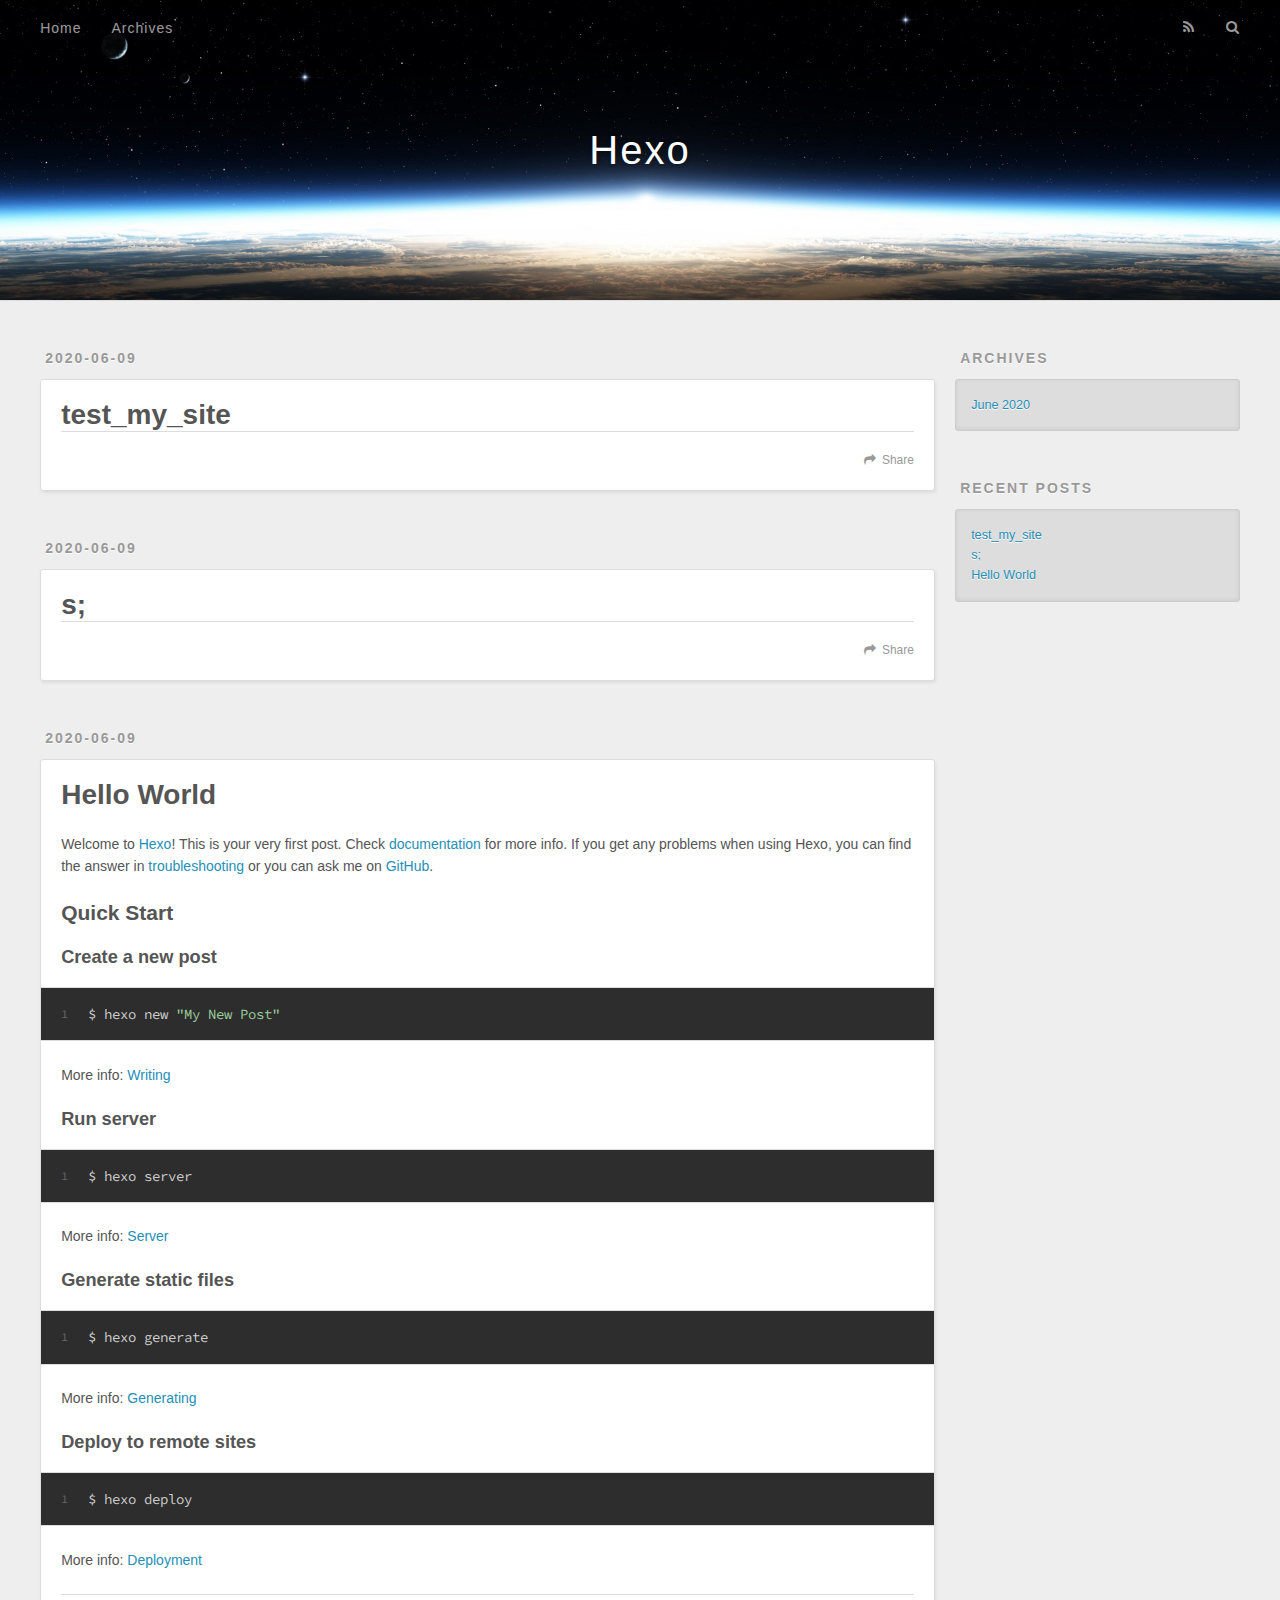
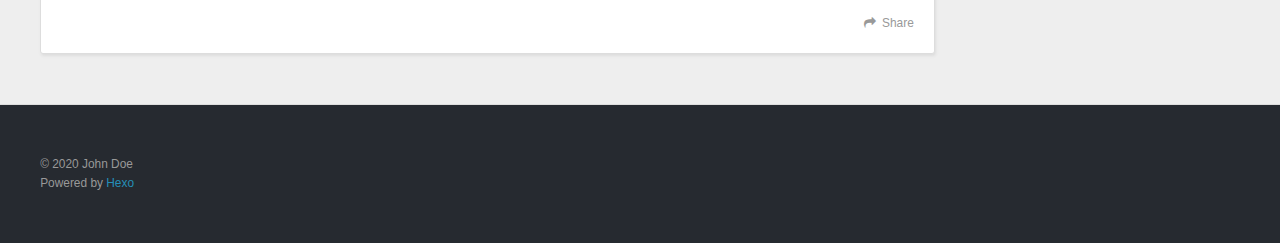
==== index.html @ 82766f2d "Site updated: 2020-06-09 16:40:20" ====
<!DOCTYPE html>
<html>
<head>
  <meta charset="utf-8">
  

  
  <title>Hexo</title>
  <meta name="viewport" content="width=device-width, initial-scale=1, maximum-scale=1">
  <meta property="og:type" content="website">
<meta property="og:title" content="Hexo">
<meta property="og:url" content="http://yoursite.com/index.html">
<meta property="og:site_name" content="Hexo">
<meta property="og:locale" content="en_US">
<meta property="article:author" content="John Doe">
<meta name="twitter:card" content="summary">
  
    <link rel="alternate" href="/atom.xml" title="Hexo" type="application/atom+xml">
  
  
    <link rel="icon" href="/favicon.png">
  
  
    <link href="//fonts.googleapis.com/css?family=Source+Code+Pro" rel="stylesheet" type="text/css">
  
  
<link rel="stylesheet" href="/css/style.css">

<meta name="generator" content="Hexo 4.2.1"></head>

<body>
  <div id="container">
    <div id="wrap">
      <header id="header">
  <div id="banner"></div>
  <div id="header-outer" class="outer">
    <div id="header-title" class="inner">
      <h1 id="logo-wrap">
        <a href="/" id="logo">Hexo</a>
      </h1>
      
    </div>
    <div id="header-inner" class="inner">
      <nav id="main-nav">
        <a id="main-nav-toggle" class="nav-icon"></a>
        
          <a class="main-nav-link" href="/">Home</a>
        
          <a class="main-nav-link" href="/archives">Archives</a>
        
      </nav>
      <nav id="sub-nav">
        
          <a id="nav-rss-link" class="nav-icon" href="/atom.xml" title="RSS Feed"></a>
        
        <a id="nav-search-btn" class="nav-icon" title="Search"></a>
      </nav>
      <div id="search-form-wrap">
        <form action="//google.com/search" method="get" accept-charset="UTF-8" class="search-form"><input type="search" name="q" class="search-form-input" placeholder="Search"><button type="submit" class="search-form-submit">&#xF002;</button><input type="hidden" name="sitesearch" value="http://yoursite.com"></form>
      </div>
    </div>
  </div>
</header>
      <div class="outer">
        <section id="main">
  
    <article id="post-test-my-site" class="article article-type-post" itemscope itemprop="blogPost">
  <div class="article-meta">
    <a href="/2020/06/09/test-my-site/" class="article-date">
  <time datetime="2020-06-09T08:15:56.000Z" itemprop="datePublished">2020-06-09</time>
</a>
    
  </div>
  <div class="article-inner">
    
    
      <header class="article-header">
        
  
    <h1 itemprop="name">
      <a class="article-title" href="/2020/06/09/test-my-site/">test_my_site</a>
    </h1>
  

      </header>
    
    <div class="article-entry" itemprop="articleBody">
      
        
      
    </div>
    <footer class="article-footer">
      <a data-url="http://yoursite.com/2020/06/09/test-my-site/" data-id="ckb7obtjw0002uciw9iak9vlx" class="article-share-link">Share</a>
      
      
    </footer>
  </div>
  
</article>


  
    <article id="test_my_site;hexo-s" class="article article-type-test_my_site;hexo" itemscope itemprop="blogPost">
  <div class="article-meta">
    <a href="/2020/06/09/s/" class="article-date">
  <time datetime="2020-06-09T08:13:56.000Z" itemprop="datePublished">2020-06-09</time>
</a>
    
  </div>
  <div class="article-inner">
    
    
      <header class="article-header">
        
  
    <h1 itemprop="name">
      <a class="article-title" href="/2020/06/09/s/">s;</a>
    </h1>
  

      </header>
    
    <div class="article-entry" itemprop="articleBody">
      
        
      
    </div>
    <footer class="article-footer">
      <a data-url="http://yoursite.com/2020/06/09/s/" data-id="ckb7obtjb0000uciw7e70cj14" class="article-share-link">Share</a>
      
      
    </footer>
  </div>
  
</article>


  
    <article id="post-hello-world" class="article article-type-post" itemscope itemprop="blogPost">
  <div class="article-meta">
    <a href="/2020/06/09/hello-world/" class="article-date">
  <time datetime="2020-06-09T08:05:19.748Z" itemprop="datePublished">2020-06-09</time>
</a>
    
  </div>
  <div class="article-inner">
    
    
      <header class="article-header">
        
  
    <h1 itemprop="name">
      <a class="article-title" href="/2020/06/09/hello-world/">Hello World</a>
    </h1>
  

      </header>
    
    <div class="article-entry" itemprop="articleBody">
      
        <p>Welcome to <a href="https://hexo.io/" target="_blank" rel="noopener">Hexo</a>! This is your very first post. Check <a href="https://hexo.io/docs/" target="_blank" rel="noopener">documentation</a> for more info. If you get any problems when using Hexo, you can find the answer in <a href="https://hexo.io/docs/troubleshooting.html" target="_blank" rel="noopener">troubleshooting</a> or you can ask me on <a href="https://github.com/hexojs/hexo/issues" target="_blank" rel="noopener">GitHub</a>.</p>
<h2 id="Quick-Start"><a href="#Quick-Start" class="headerlink" title="Quick Start"></a>Quick Start</h2><h3 id="Create-a-new-post"><a href="#Create-a-new-post" class="headerlink" title="Create a new post"></a>Create a new post</h3><figure class="highlight bash"><table><tr><td class="gutter"><pre><span class="line">1</span><br></pre></td><td class="code"><pre><span class="line">$ hexo new <span class="string">"My New Post"</span></span><br></pre></td></tr></table></figure>

<p>More info: <a href="https://hexo.io/docs/writing.html" target="_blank" rel="noopener">Writing</a></p>
<h3 id="Run-server"><a href="#Run-server" class="headerlink" title="Run server"></a>Run server</h3><figure class="highlight bash"><table><tr><td class="gutter"><pre><span class="line">1</span><br></pre></td><td class="code"><pre><span class="line">$ hexo server</span><br></pre></td></tr></table></figure>

<p>More info: <a href="https://hexo.io/docs/server.html" target="_blank" rel="noopener">Server</a></p>
<h3 id="Generate-static-files"><a href="#Generate-static-files" class="headerlink" title="Generate static files"></a>Generate static files</h3><figure class="highlight bash"><table><tr><td class="gutter"><pre><span class="line">1</span><br></pre></td><td class="code"><pre><span class="line">$ hexo generate</span><br></pre></td></tr></table></figure>

<p>More info: <a href="https://hexo.io/docs/generating.html" target="_blank" rel="noopener">Generating</a></p>
<h3 id="Deploy-to-remote-sites"><a href="#Deploy-to-remote-sites" class="headerlink" title="Deploy to remote sites"></a>Deploy to remote sites</h3><figure class="highlight bash"><table><tr><td class="gutter"><pre><span class="line">1</span><br></pre></td><td class="code"><pre><span class="line">$ hexo deploy</span><br></pre></td></tr></table></figure>

<p>More info: <a href="https://hexo.io/docs/one-command-deployment.html" target="_blank" rel="noopener">Deployment</a></p>

      
    </div>
    <footer class="article-footer">
      <a data-url="http://yoursite.com/2020/06/09/hello-world/" data-id="ckb7obtjh0001uciw2be5b217" class="article-share-link">Share</a>
      
      
    </footer>
  </div>
  
</article>


  


</section>
        
          <aside id="sidebar">
  
    

  
    

  
    
  
    
  <div class="widget-wrap">
    <h3 class="widget-title">Archives</h3>
    <div class="widget">
      <ul class="archive-list"><li class="archive-list-item"><a class="archive-list-link" href="/archives/2020/06/">June 2020</a></li></ul>
    </div>
  </div>


  
    
  <div class="widget-wrap">
    <h3 class="widget-title">Recent Posts</h3>
    <div class="widget">
      <ul>
        
          <li>
            <a href="/2020/06/09/test-my-site/">test_my_site</a>
          </li>
        
          <li>
            <a href="/2020/06/09/s/">s;</a>
          </li>
        
          <li>
            <a href="/2020/06/09/hello-world/">Hello World</a>
          </li>
        
      </ul>
    </div>
  </div>

  
</aside>
        
      </div>
      <footer id="footer">
  
  <div class="outer">
    <div id="footer-info" class="inner">
      &copy; 2020 John Doe<br>
      Powered by <a href="http://hexo.io/" target="_blank">Hexo</a>
    </div>
  </div>
</footer>
    </div>
    <nav id="mobile-nav">
  
    <a href="/" class="mobile-nav-link">Home</a>
  
    <a href="/archives" class="mobile-nav-link">Archives</a>
  
</nav>
    

<script src="//ajax.googleapis.com/ajax/libs/jquery/2.0.3/jquery.min.js"></script>


  
<link rel="stylesheet" href="/fancybox/jquery.fancybox.css">

  
<script src="/fancybox/jquery.fancybox.pack.js"></script>




<script src="/js/script.js"></script>




  </div>
</body>
</html>
---- css/style.css ----
body {
  width: 100%;
}
body:before,
body:after {
  content: "";
  display: table;
}
body:after {
  clear: both;
}
html,
body,
div,
span,
applet,
object,
iframe,
h1,
h2,
h3,
h4,
h5,
h6,
p,
blockquote,
pre,
a,
abbr,
acronym,
address,
big,
cite,
code,
del,
dfn,
em,
img,
ins,
kbd,
q,
s,
samp,
small,
strike,
strong,
sub,
sup,
tt,
var,
dl,
dt,
dd,
ol,
ul,
li,
fieldset,
form,
label,
legend,
table,
caption,
tbody,
tfoot,
thead,
tr,
th,
td {
  margin: 0;
  padding: 0;
  border: 0;
  outline: 0;
  font-weight: inherit;
  font-style: inherit;
  font-family: inherit;
  font-size: 100%;
  vertical-align: baseline;
}
body {
  line-height: 1;
  color: #000;
  background: #fff;
}
ol,
ul {
  list-style: none;
}
table {
  border-collapse: separate;
  border-spacing: 0;
  vertical-align: middle;
}
caption,
th,
td {
  text-align: left;
  font-weight: normal;
  vertical-align: middle;
}
a img {
  border: none;
}
input,
button {
  margin: 0;
  padding: 0;
}
input::-moz-focus-inner,
button::-moz-focus-inner {
  border: 0;
  padding: 0;
}
@font-face {
  font-family: FontAwesome;
  font-style: normal;
  font-weight: normal;
  src: url("fonts/fontawesome-webfont.eot?v=#4.0.3");
  src: url("fonts/fontawesome-webfont.eot?#iefix&v=#4.0.3") format("embedded-opentype"), url("fonts/fontawesome-webfont.woff?v=#4.0.3") format("woff"), url("fonts/fontawesome-webfont.ttf?v=#4.0.3") format("truetype"), url("fonts/fontawesome-webfont.svg#fontawesomeregular?v=#4.0.3") format("svg");
}
html,
body,
#container {
  height: 100%;
}
body {
  background: #eee;
  font: 14px -apple-system, BlinkMacSystemFont, "Segoe UI", "Roboto", "Oxygen", "Ubuntu", "Cantarell", "Fira Sans", "Droid Sans", "Helvetica Neue", sans-serif;
  -webkit-text-size-adjust: 100%;
}
.outer {
  max-width: 1220px;
  margin: 0 auto;
  padding: 0 20px;
}
.outer:before,
.outer:after {
  content: "";
  display: table;
}
.outer:after {
  clear: both;
}
.inner {
  display: inline;
  float: left;
  width: 98.33333333333333%;
  margin: 0 0.833333333333333%;
}
.left,
.alignleft {
  float: left;
}
.right,
.alignright {
  float: right;
}
.clear {
  clear: both;
}
#container {
  position: relative;
}
.mobile-nav-on {
  overflow: hidden;
}
#wrap {
  height: 100%;
  width: 100%;
  position: absolute;
  top: 0;
  left: 0;
  -webkit-transition: 0.2s ease-out;
  -moz-transition: 0.2s ease-out;
  -ms-transition: 0.2s ease-out;
  transition: 0.2s ease-out;
  z-index: 1;
  background: #eee;
}
.mobile-nav-on #wrap {
  left: 280px;
}
@media screen and (min-width: 768px) {
  #main {
    display: inline;
    float: left;
    width: 73.33333333333333%;
    margin: 0 0.833333333333333%;
  }
}
.article-date,
.article-category-link,
.archive-year,
.widget-title {
  text-decoration: none;
  text-transform: uppercase;
  letter-spacing: 2px;
  color: #999;
  margin-bottom: 1em;
  margin-left: 5px;
  line-height: 1em;
  text-shadow: 0 1px #fff;
  font-weight: bold;
}
.article-inner,
.archive-article-inner {
  background: #fff;
  -webkit-box-shadow: 1px 2px 3px #ddd;
  box-shadow: 1px 2px 3px #ddd;
  border: 1px solid #ddd;
  border-radius: 3px;
}
.article-entry h1,
.widget h1 {
  font-size: 2em;
}
.article-entry h2,
.widget h2 {
  font-size: 1.5em;
}
.article-entry h3,
.widget h3 {
  font-size: 1.3em;
}
.article-entry h4,
.widget h4 {
  font-size: 1.2em;
}
.article-entry h5,
.widget h5 {
  font-size: 1em;
}
.article-entry h6,
.widget h6 {
  font-size: 1em;
  color: #999;
}
.article-entry hr,
.widget hr {
  border: 1px dashed #ddd;
}
.article-entry strong,
.widget strong {
  font-weight: bold;
}
.article-entry em,
.widget em,
.article-entry cite,
.widget cite {
  font-style: italic;
}
.article-entry sup,
.widget sup,
.article-entry sub,
.widget sub {
  font-size: 0.75em;
  line-height: 0;
  position: relative;
  vertical-align: baseline;
}
.article-entry sup,
.widget sup {
  top: -0.5em;
}
.article-entry sub,
.widget sub {
  bottom: -0.2em;
}
.article-entry small,
.widget small {
  font-size: 0.85em;
}
.article-entry acronym,
.widget acronym,
.article-entry abbr,
.widget abbr {
  border-bottom: 1px dotted;
}
.article-entry ul,
.widget ul,
.article-entry ol,
.widget ol,
.article-entry dl,
.widget dl {
  margin: 0 20px;
  line-height: 1.6em;
}
.article-entry ul ul,
.widget ul ul,
.article-entry ol ul,
.widget ol ul,
.article-entry ul ol,
.widget ul ol,
.article-entry ol ol,
.widget ol ol {
  margin-top: 0;
  margin-bottom: 0;
}
.article-entry ul,
.widget ul {
  list-style: disc;
}
.article-entry ol,
.widget ol {
  list-style: decimal;
}
.article-entry dt,
.widget dt {
  font-weight: bold;
}
#header {
  height: 300px;
  position: relative;
  border-bottom: 1px solid #ddd;
}
#header:before,
#header:after {
  content: "";
  position: absolute;
  left: 0;
  right: 0;
  height: 40px;
}
#header:before {
  top: 0;
  background: -webkit-linear-gradient(rgba(0,0,0,0.2), transparent);
  background: -moz-linear-gradient(rgba(0,0,0,0.2), transparent);
  background: -ms-linear-gradient(rgba(0,0,0,0.2), transparent);
  background: linear-gradient(rgba(0,0,0,0.2), transparent);
}
#header:after {
  bottom: 0;
  background: -webkit-linear-gradient(transparent, rgba(0,0,0,0.2));
  background: -moz-linear-gradient(transparent, rgba(0,0,0,0.2));
  background: -ms-linear-gradient(transparent, rgba(0,0,0,0.2));
  background: linear-gradient(transparent, rgba(0,0,0,0.2));
}
#header-outer {
  height: 100%;
  position: relative;
}
#header-inner {
  position: relative;
  overflow: hidden;
}
#banner {
  position: absolute;
  top: 0;
  left: 0;
  width: 100%;
  height: 100%;
  background: url("images/banner.jpg") center #000;
  -webkit-background-size: cover;
  -moz-background-size: cover;
  background-size: cover;
  z-index: -1;
}
#header-title {
  text-align: center;
  height: 40px;
  position: absolute;
  top: 50%;
  left: 0;
  margin-top: -20px;
}
#logo,
#subtitle {
  text-decoration: none;
  color: #fff;
  font-weight: 300;
  text-shadow: 0 1px 4px rgba(0,0,0,0.3);
}
#logo {
  font-size: 40px;
  line-height: 40px;
  letter-spacing: 2px;
}
#subtitle {
  font-size: 16px;
  line-height: 16px;
  letter-spacing: 1px;
}
#subtitle-wrap {
  margin-top: 16px;
}
#main-nav {
  float: left;
  margin-left: -15px;
}
.nav-icon,
.main-nav-link {
  float: left;
  color: #fff;
  opacity: 0.6;
  text-decoration: none;
  text-shadow: 0 1px rgba(0,0,0,0.2);
  -webkit-transition: opacity 0.2s;
  -moz-transition: opacity 0.2s;
  -ms-transition: opacity 0.2s;
  transition: opacity 0.2s;
  display: block;
  padding: 20px 15px;
}
.nav-icon:hover,
.main-nav-link:hover {
  opacity: 1;
}
.nav-icon {
  font-family: FontAwesome;
  text-align: center;
  font-size: 14px;
  width: 14px;
  height: 14px;
  padding: 20px 15px;
  position: relative;
  cursor: pointer;
}
.main-nav-link {
  font-weight: 300;
  letter-spacing: 1px;
}
@media screen and (max-width: 479px) {
  .main-nav-link {
    display: none;
  }
}
#main-nav-toggle {
  display: none;
}
#main-nav-toggle:before {
  content: "\f0c9";
}
@media screen and (max-width: 479px) {
  #main-nav-toggle {
    display: block;
  }
}
#sub-nav {
  float: right;
  margin-right: -15px;
}
#nav-rss-link:before {
  content: "\f09e";
}
#nav-search-btn:before {
  content: "\f002";
}
#search-form-wrap {
  position: absolute;
  top: 15px;
  width: 150px;
  height: 30px;
  right: -150px;
  opacity: 0;
  -webkit-transition: 0.2s ease-out;
  -moz-transition: 0.2s ease-out;
  -ms-transition: 0.2s ease-out;
  transition: 0.2s ease-out;
}
#search-form-wrap.on {
  opacity: 1;
  right: 0;
}
@media screen and (max-width: 479px) {
  #search-form-wrap {
    width: 100%;
    right: -100%;
  }
}
.search-form {
  position: absolute;
  top: 0;
  left: 0;
  right: 0;
  background: #fff;
  padding: 5px 15px;
  border-radius: 15px;
  -webkit-box-shadow: 0 0 10px rgba(0,0,0,0.3);
  box-shadow: 0 0 10px rgba(0,0,0,0.3);
}
.search-form-input {
  border: none;
  background: none;
  color: #555;
  width: 100%;
  font: 13px -apple-system, BlinkMacSystemFont, "Segoe UI", "Roboto", "Oxygen", "Ubuntu", "Cantarell", "Fira Sans", "Droid Sans", "Helvetica Neue", sans-serif;
  outline: none;
}
.search-form-input::-webkit-search-results-decoration,
.search-form-input::-webkit-search-cancel-button {
  -webkit-appearance: none;
}
.search-form-submit {
  position: absolute;
  top: 50%;
  right: 10px;
  margin-top: -7px;
  font: 13px FontAwesome;
  border: none;
  background: none;
  color: #bbb;
  cursor: pointer;
}
.search-form-submit:hover,
.search-form-submit:focus {
  color: #777;
}
.article {
  margin: 50px 0;
}
.article-inner {
  overflow: hidden;
}
.article-meta:before,
.article-meta:after {
  content: "";
  display: table;
}
.article-meta:after {
  clear: both;
}
.article-date {
  float: left;
}
.article-category {
  float: left;
  line-height: 1em;
  color: #ccc;
  text-shadow: 0 1px #fff;
  margin-left: 8px;
}
.article-category:before {
  content: "\2022";
}
.article-category-link {
  margin: 0 12px 1em;
}
.article-header {
  padding: 20px 20px 0;
}
.article-title {
  text-decoration: none;
  font-size: 2em;
  font-weight: bold;
  color: #555;
  line-height: 1.1em;
  -webkit-transition: color 0.2s;
  -moz-transition: color 0.2s;
  -ms-transition: color 0.2s;
  transition: color 0.2s;
}
a.article-title:hover {
  color: #258fb8;
}
.article-entry {
  color: #555;
  padding: 0 20px;
}
.article-entry:before,
.article-entry:after {
  content: "";
  display: table;
}
.article-entry:after {
  clear: both;
}
.article-entry p,
.article-entry table {
  line-height: 1.6em;
  margin: 1.6em 0;
}
.article-entry h1,
.article-entry h2,
.article-entry h3,
.article-entry h4,
.article-entry h5,
.article-entry h6 {
  font-weight: bold;
}
.article-entry h1,
.article-entry h2,
.article-entry h3,
.article-entry h4,
.article-entry h5,
.article-entry h6 {
  line-height: 1.1em;
  margin: 1.1em 0;
}
.article-entry a {
  color: #258fb8;
  text-decoration: none;
}
.article-entry a:hover {
  text-decoration: underline;
}
.article-entry ul,
.article-entry ol,
.article-entry dl {
  margin-top: 1.6em;
  margin-bottom: 1.6em;
}
.article-entry img,
.article-entry video {
  max-width: 100%;
  height: auto;
  display: block;
  margin: auto;
}
.article-entry iframe {
  border: none;
}
.article-entry table {
  width: 100%;
  border-collapse: collapse;
  border-spacing: 0;
}
.article-entry th {
  font-weight: bold;
  border-bottom: 3px solid #ddd;
  padding-bottom: 0.5em;
}
.article-entry td {
  border-bottom: 1px solid #ddd;
  padding: 10px 0;
}
.article-entry blockquote {
  font-family: Georgia, "Times New Roman", serif;
  font-size: 1.4em;
  margin: 1.6em 20px;
  text-align: center;
}
.article-entry blockquote footer {
  font-size: 14px;
  margin: 1.6em 0;
  font-family: -apple-system, BlinkMacSystemFont, "Segoe UI", "Roboto", "Oxygen", "Ubuntu", "Cantarell", "Fira Sans", "Droid Sans", "Helvetica Neue", sans-serif;
}
.article-entry blockquote footer cite:before {
  content: "—";
  padding: 0 0.5em;
}
.article-entry .pullquote {
  text-align: left;
  width: 45%;
  margin: 0;
}
.article-entry .pullquote.left {
  margin-left: 0.5em;
  margin-right: 1em;
}
.article-entry .pullquote.right {
  margin-right: 0.5em;
  margin-left: 1em;
}
.article-entry .caption {
  color: #999;
  display: block;
  font-size: 0.9em;
  margin-top: 0.5em;
  position: relative;
  text-align: center;
}
.article-entry .video-container {
  position: relative;
  padding-top: 56.25%;
  height: 0;
  overflow: hidden;
}
.article-entry .video-container iframe,
.article-entry .video-container object,
.article-entry .video-container embed {
  position: absolute;
  top: 0;
  left: 0;
  width: 100%;
  height: 100%;
  margin-top: 0;
}
.article-more-link a {
  display: inline-block;
  line-height: 1em;
  padding: 6px 15px;
  border-radius: 15px;
  background: #eee;
  color: #999;
  text-shadow: 0 1px #fff;
  text-decoration: none;
}
.article-more-link a:hover {
  background: #258fb8;
  color: #fff;
  text-decoration: none;
  text-shadow: 0 1px #1e7293;
}
.article-footer {
  font-size: 0.85em;
  line-height: 1.6em;
  border-top: 1px solid #ddd;
  padding-top: 1.6em;
  margin: 0 20px 20px;
}
.article-footer:before,
.article-footer:after {
  content: "";
  display: table;
}
.article-footer:after {
  clear: both;
}
.article-footer a {
  color: #999;
  text-decoration: none;
}
.article-footer a:hover {
  color: #555;
}
.article-tag-list-item {
  float: left;
  margin-right: 10px;
}
.article-tag-list-link:before {
  content: "#";
}
.article-comment-link {
  float: right;
}
.article-comment-link:before {
  content: "\f075";
  font-family: FontAwesome;
  padding-right: 8px;
}
.article-share-link {
  cursor: pointer;
  float: right;
  margin-left: 20px;
}
.article-share-link:before {
  content: "\f064";
  font-family: FontAwesome;
  padding-right: 6px;
}
#article-nav {
  position: relative;
}
#article-nav:before,
#article-nav:after {
  content: "";
  display: table;
}
#article-nav:after {
  clear: both;
}
@media screen and (min-width: 768px) {
  #article-nav {
    margin: 50px 0;
  }
  #article-nav:before {
    width: 8px;
    height: 8px;
    position: absolute;
    top: 50%;
    left: 50%;
    margin-top: -4px;
    margin-left: -4px;
    content: "";
    border-radius: 50%;
    background: #ddd;
    -webkit-box-shadow: 0 1px 2px #fff;
    box-shadow: 0 1px 2px #fff;
  }
}
.article-nav-link-wrap {
  text-decoration: none;
  text-shadow: 0 1px #fff;
  color: #999;
  -webkit-box-sizing: border-box;
  -moz-box-sizing: border-box;
  box-sizing: border-box;
  margin-top: 50px;
  text-align: center;
  display: block;
}
.article-nav-link-wrap:hover {
  color: #555;
}
@media screen and (min-width: 768px) {
  .article-nav-link-wrap {
    width: 50%;
    margin-top: 0;
  }
}
@media screen and (min-width: 768px) {
  #article-nav-newer {
    float: left;
    text-align: right;
    padding-right: 20px;
  }
}
@media screen and (min-width: 768px) {
  #article-nav-older {
    float: right;
    text-align: left;
    padding-left: 20px;
  }
}
.article-nav-caption {
  text-transform: uppercase;
  letter-spacing: 2px;
  color: #ddd;
  line-height: 1em;
  font-weight: bold;
}
#article-nav-newer .article-nav-caption {
  margin-right: -2px;
}
.article-nav-title {
  font-size: 0.85em;
  line-height: 1.6em;
  margin-top: 0.5em;
}
.article-share-box {
  position: absolute;
  display: none;
  background: #fff;
  -webkit-box-shadow: 1px 2px 10px rgba(0,0,0,0.2);
  box-shadow: 1px 2px 10px rgba(0,0,0,0.2);
  border-radius: 3px;
  margin-left: -145px;
  overflow: hidden;
  z-index: 1;
}
.article-share-box.on {
  display: block;
}
.article-share-input {
  width: 100%;
  background: none;
  -webkit-box-sizing: border-box;
  -moz-box-sizing: border-box;
  box-sizing: border-box;
  font: 14px -apple-system, BlinkMacSystemFont, "Segoe UI", "Roboto", "Oxygen", "Ubuntu", "Cantarell", "Fira Sans", "Droid Sans", "Helvetica Neue", sans-serif;
  padding: 0 15px;
  color: #555;
  outline: none;
  border: 1px solid #ddd;
  border-radius: 3px 3px 0 0;
  height: 36px;
  line-height: 36px;
}
.article-share-links {
  background: #eee;
}
.article-share-links:before,
.article-share-links:after {
  content: "";
  display: table;
}
.article-share-links:after {
  clear: both;
}
.article-share-twitter,
.article-share-facebook,
.article-share-pinterest,
.article-share-google {
  width: 50px;
  height: 36px;
  display: block;
  float: left;
  position: relative;
  color: #999;
  text-shadow: 0 1px #fff;
}
.article-share-twitter:before,
.article-share-facebook:before,
.article-share-pinterest:before,
.article-share-google:before {
  font-size: 20px;
  font-family: FontAwesome;
  width: 20px;
  height: 20px;
  position: absolute;
  top: 50%;
  left: 50%;
  margin-top: -10px;
  margin-left: -10px;
  text-align: center;
}
.article-share-twitter:hover,
.article-share-facebook:hover,
.article-share-pinterest:hover,
.article-share-google:hover {
  color: #fff;
}
.article-share-twitter:before {
  content: "\f099";
}
.article-share-twitter:hover {
  background: #00aced;
  text-shadow: 0 1px #008abe;
}
.article-share-facebook:before {
  content: "\f09a";
}
.article-share-facebook:hover {
  background: #3b5998;
  text-shadow: 0 1px #2f477a;
}
.article-share-pinterest:before {
  content: "\f0d2";
}
.article-share-pinterest:hover {
  background: #cb2027;
  text-shadow: 0 1px #a21a1f;
}
.article-share-google:before {
  content: "\f0d5";
}
.article-share-google:hover {
  background: #dd4b39;
  text-shadow: 0 1px #be3221;
}
.article-gallery {
  background: #000;
  position: relative;
}
.article-gallery-photos {
  position: relative;
  overflow: hidden;
}
.article-gallery-img {
  display: none;
  max-width: 100%;
}
.article-gallery-img:first-child {
  display: block;
}
.article-gallery-img.loaded {
  position: absolute;
  display: block;
}
.article-gallery-img img {
  display: block;
  max-width: 100%;
  margin: 0 auto;
}
#comments {
  background: #fff;
  -webkit-box-shadow: 1px 2px 3px #ddd;
  box-shadow: 1px 2px 3px #ddd;
  padding: 20px;
  border: 1px solid #ddd;
  border-radius: 3px;
  margin: 50px 0;
}
#comments a {
  color: #258fb8;
}
.archives-wrap {
  margin: 50px 0;
}
.archives:before,
.archives:after {
  content: "";
  display: table;
}
.archives:after {
  clear: both;
}
.archive-year-wrap {
  margin-bottom: 1em;
}
.archives {
  -webkit-column-gap: 10px;
  -moz-column-gap: 10px;
  column-gap: 10px;
}
@media screen and (min-width: 480px) and (max-width: 767px) {
  .archives {
    -webkit-column-count: 2;
    -moz-column-count: 2;
    column-count: 2;
  }
}
@media screen and (min-width: 768px) {
  .archives {
    -webkit-column-count: 3;
    -moz-column-count: 3;
    column-count: 3;
  }
}
.archive-article {
  -webkit-column-break-inside: avoid;
  page-break-inside: avoid;
  overflow: hidden;
  break-inside: avoid-column;
}
.archive-article-inner {
  padding: 10px;
  margin-bottom: 15px;
}
.archive-article-title {
  text-decoration: none;
  font-weight: bold;
  color: #555;
  -webkit-transition: color 0.2s;
  -moz-transition: color 0.2s;
  -ms-transition: color 0.2s;
  transition: color 0.2s;
  line-height: 1.6em;
}
.archive-article-title:hover {
  color: #258fb8;
}
.archive-article-footer {
  margin-top: 1em;
}
.archive-article-date {
  color: #999;
  text-decoration: none;
  font-size: 0.85em;
  line-height: 1em;
  margin-bottom: 0.5em;
  display: block;
}
#page-nav {
  margin: 50px auto;
  background: #fff;
  -webkit-box-shadow: 1px 2px 3px #ddd;
  box-shadow: 1px 2px 3px #ddd;
  border: 1px solid #ddd;
  border-radius: 3px;
  text-align: center;
  color: #999;
  overflow: hidden;
}
#page-nav:before,
#page-nav:after {
  content: "";
  display: table;
}
#page-nav:after {
  clear: both;
}
#page-nav a,
#page-nav span {
  padding: 10px 20px;
  line-height: 1;
  height: 2ex;
}
#page-nav a {
  color: #999;
  text-decoration: none;
}
#page-nav a:hover {
  background: #999;
  color: #fff;
}
#page-nav .prev {
  float: left;
}
#page-nav .next {
  float: right;
}
#page-nav .page-number {
  display: inline-block;
}
@media screen and (max-width: 479px) {
  #page-nav .page-number {
    display: none;
  }
}
#page-nav .current {
  color: #555;
  font-weight: bold;
}
#page-nav .space {
  color: #ddd;
}
#footer {
  background: #262a30;
  padding: 50px 0;
  border-top: 1px solid #ddd;
  color: #999;
}
#footer a {
  color: #258fb8;
  text-decoration: none;
}
#footer a:hover {
  text-decoration: underline;
}
#footer-info {
  line-height: 1.6em;
  font-size: 0.85em;
}
.article-entry pre,
.article-entry .highlight {
  background: #2d2d2d;
  margin: 0 -20px;
  padding: 15px 20px;
  border-style: solid;
  border-color: #ddd;
  border-width: 1px 0;
  overflow: auto;
  color: #ccc;
  line-height: 22.400000000000002px;
}
.article-entry .highlight .gutter pre,
.article-entry .gist .gist-file .gist-data .line-numbers {
  color: #666;
  font-size: 0.85em;
}
.article-entry pre,
.article-entry code {
  font-family: "Source Code Pro", Consolas, Monaco, Menlo, Consolas, monospace;
}
.article-entry code {
  background: #eee;
  text-shadow: 0 1px #fff;
  padding: 0 0.3em;
}
.article-entry pre code {
  background: none;
  text-shadow: none;
  padding: 0;
}
.article-entry .highlight pre {
  border: none;
  margin: 0;
  padding: 0;
}
.article-entry .highlight table {
  margin: 0;
  width: auto;
}
.article-entry .highlight td {
  border: none;
  padding: 0;
}
.article-entry .highlight figcaption {
  font-size: 0.85em;
  color: #999;
  line-height: 1em;
  margin-bottom: 1em;
}
.article-entry .highlight figcaption:before,
.article-entry .highlight figcaption:after {
  content: "";
  display: table;
}
.article-entry .highlight figcaption:after {
  clear: both;
}
.article-entry .highlight figcaption a {
  float: right;
}
.article-entry .highlight .gutter pre {
  text-align: right;
  padding-right: 20px;
}
.article-entry .highlight .line {
  height: 22.400000000000002px;
}
.article-entry .highlight .line.marked {
  background: #515151;
}
.article-entry .gist {
  margin: 0 -20px;
  border-style: solid;
  border-color: #ddd;
  border-width: 1px 0;
  background: #2d2d2d;
  padding: 15px 20px 15px 0;
}
.article-entry .gist .gist-file {
  border: none;
  font-family: "Source Code Pro", Consolas, Monaco, Menlo, Consolas, monospace;
  margin: 0;
}
.article-entry .gist .gist-file .gist-data {
  background: none;
  border: none;
}
.article-entry .gist .gist-file .gist-data .line-numbers {
  background: none;
  border: none;
  padding: 0 20px 0 0;
}
.article-entry .gist .gist-file .gist-data .line-data {
  padding: 0 !important;
}
.article-entry .gist .gist-file .highlight {
  margin: 0;
  padding: 0;
  border: none;
}
.article-entry .gist .gist-file .gist-meta {
  background: #2d2d2d;
  color: #999;
  font: 0.85em -apple-system, BlinkMacSystemFont, "Segoe UI", "Roboto", "Oxygen", "Ubuntu", "Cantarell", "Fira Sans", "Droid Sans", "Helvetica Neue", sans-serif;
  text-shadow: 0 0;
  padding: 0;
  margin-top: 1em;
  margin-left: 20px;
}
.article-entry .gist .gist-file .gist-meta a {
  color: #258fb8;
  font-weight: normal;
}
.article-entry .gist .gist-file .gist-meta a:hover {
  text-decoration: underline;
}
pre .comment,
pre .title {
  color: #999;
}
pre .variable,
pre .attribute,
pre .tag,
pre .regexp,
pre .ruby .constant,
pre .xml .tag .title,
pre .xml .pi,
pre .xml .doctype,
pre .html .doctype,
pre .css .id,
pre .css .class,
pre .css .pseudo {
  color: #f2777a;
}
pre .number,
pre .preprocessor,
pre .built_in,
pre .literal,
pre .params,
pre .constant {
  color: #f99157;
}
pre .class,
pre .ruby .class .title,
pre .css .rules .attribute {
  color: #9c9;
}
pre .string,
pre .value,
pre .inheritance,
pre .header,
pre .ruby .symbol,
pre .xml .cdata {
  color: #9c9;
}
pre .css .hexcolor {
  color: #6cc;
}
pre .function,
pre .python .decorator,
pre .python .title,
pre .ruby .function .title,
pre .ruby .title .keyword,
pre .perl .sub,
pre .javascript .title,
pre .coffeescript .title {
  color: #69c;
}
pre .keyword,
pre .javascript .function {
  color: #c9c;
}
@media screen and (max-width: 479px) {
  #mobile-nav {
    position: absolute;
    top: 0;
    left: 0;
    width: 280px;
    height: 100%;
    background: #191919;
    border-right: 1px solid #fff;
  }
}
@media screen and (max-width: 479px) {
  .mobile-nav-link {
    display: block;
    color: #999;
    text-decoration: none;
    padding: 15px 20px;
    font-weight: bold;
  }
  .mobile-nav-link:hover {
    color: #fff;
  }
}
@media screen and (min-width: 768px) {
  #sidebar {
    display: inline;
    float: left;
    width: 23.333333333333332%;
    margin: 0 0.833333333333333%;
  }
}
.widget-wrap {
  margin: 50px 0;
}
.widget {
  color: #777;
  text-shadow: 0 1px #fff;
  background: #ddd;
  -webkit-box-shadow: 0 -1px 4px #ccc inset;
  box-shadow: 0 -1px 4px #ccc inset;
  border: 1px solid #ccc;
  padding: 15px;
  border-radius: 3px;
}
.widget a {
  color: #258fb8;
  text-decoration: none;
}
.widget a:hover {
  text-decoration: underline;
}
.widget ul ul,
.widget ol ul,
.widget dl ul,
.widget ul ol,
.widget ol ol,
.widget dl ol,
.widget ul dl,
.widget ol dl,
.widget dl dl {
  margin-left: 15px;
  list-style: disc;
}
.widget {
  line-height: 1.6em;
  word-wrap: break-word;
  font-size: 0.9em;
}
.widget ul,
.widget ol {
  list-style: none;
  margin: 0;
}
.widget ul ul,
.widget ol ul,
.widget ul ol,
.widget ol ol {
  margin: 0 20px;
}
.widget ul ul,
.widget ol ul {
  list-style: disc;
}
.widget ul ol,
.widget ol ol {
  list-style: decimal;
}
.category-list-count,
.tag-list-count,
.archive-list-count {
  padding-left: 5px;
  color: #999;
  font-size: 0.85em;
}
.category-list-count:before,
.tag-list-count:before,
.archive-list-count:before {
  content: "(";
}
.category-list-count:after,
.tag-list-count:after,
.archive-list-count:after {
  content: ")";
}
.tagcloud a {
  margin-right: 5px;
  display: inline-block;
}
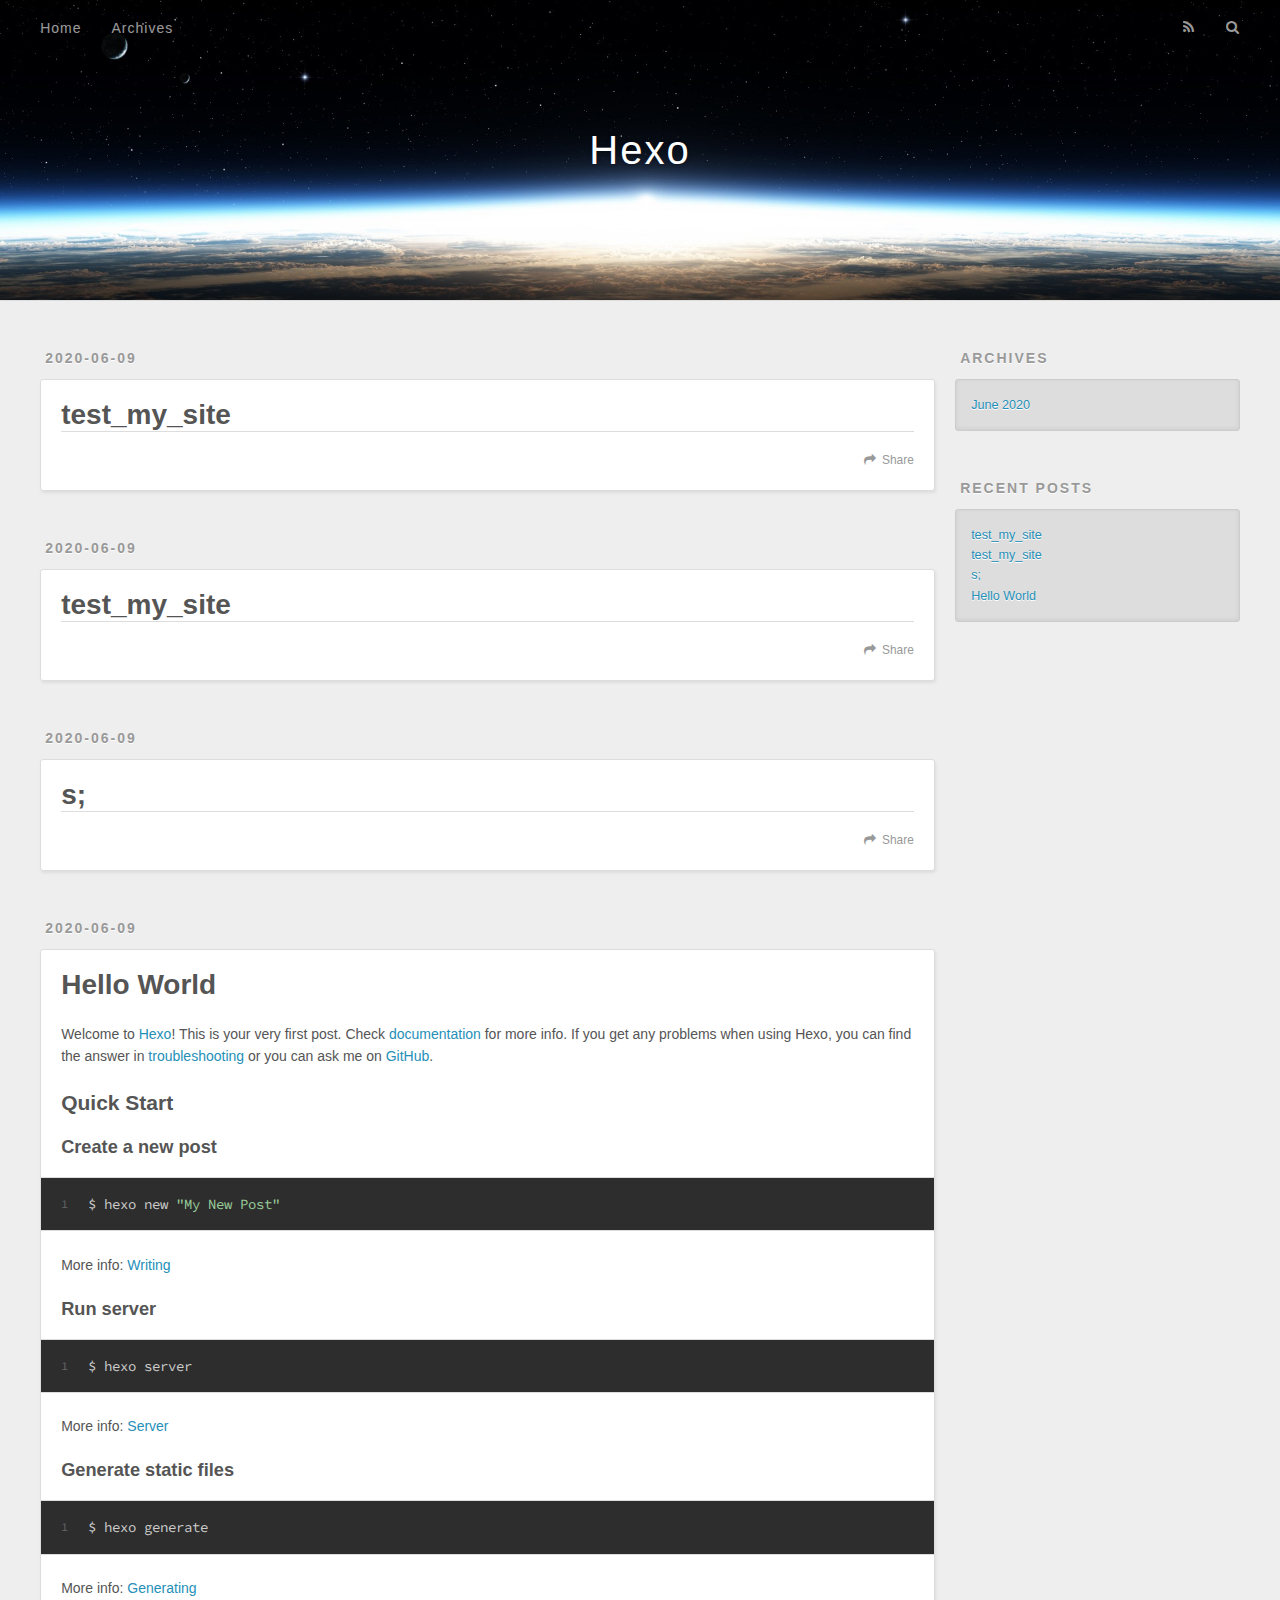
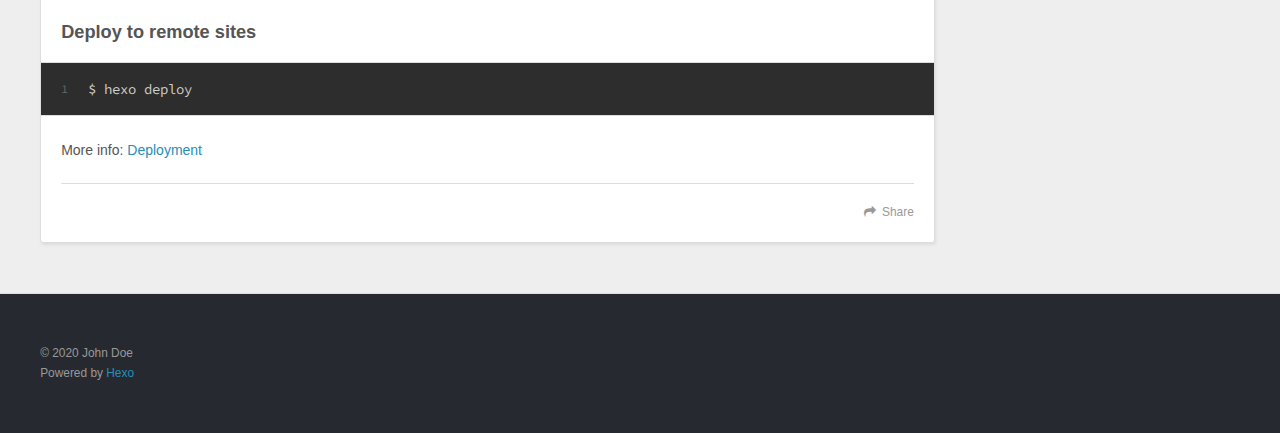
==== commit 1aba54f4: "Site updated: 2020-06-09 16:50:12" ====
--- a/index.html
+++ b/index.html
@@ -64,6 +64,42 @@
       <div class="outer">
         <section id="main">
   
+    <article id="post-test-my-site-1" class="article article-type-post" itemscope itemprop="blogPost">
+  <div class="article-meta">
+    <a href="/2020/06/09/test-my-site-1/" class="article-date">
+  <time datetime="2020-06-09T08:47:19.000Z" itemprop="datePublished">2020-06-09</time>
+</a>
+    
+  </div>
+  <div class="article-inner">
+    
+    
+      <header class="article-header">
+        
+  
+    <h1 itemprop="name">
+      <a class="article-title" href="/2020/06/09/test-my-site-1/">test_my_site</a>
+    </h1>
+  
+
+      </header>
+    
+    <div class="article-entry" itemprop="articleBody">
+      
+        
+      
+    </div>
+    <footer class="article-footer">
+      <a data-url="http://yoursite.com/2020/06/09/test-my-site-1/" data-id="ckb7ol3ku00001oiw72jlhdy5" class="article-share-link">Share</a>
+      
+      
+    </footer>
+  </div>
+  
+</article>
+
+
+  
     <article id="post-test-my-site" class="article article-type-post" itemscope itemprop="blogPost">
   <div class="article-meta">
     <a href="/2020/06/09/test-my-site/" class="article-date">
@@ -216,6 +252,10 @@
       <ul>
         
           <li>
+            <a href="/2020/06/09/test-my-site-1/">test_my_site</a>
+          </li>
+        
+          <li>
             <a href="/2020/06/09/test-my-site/">test_my_site</a>
           </li>
         
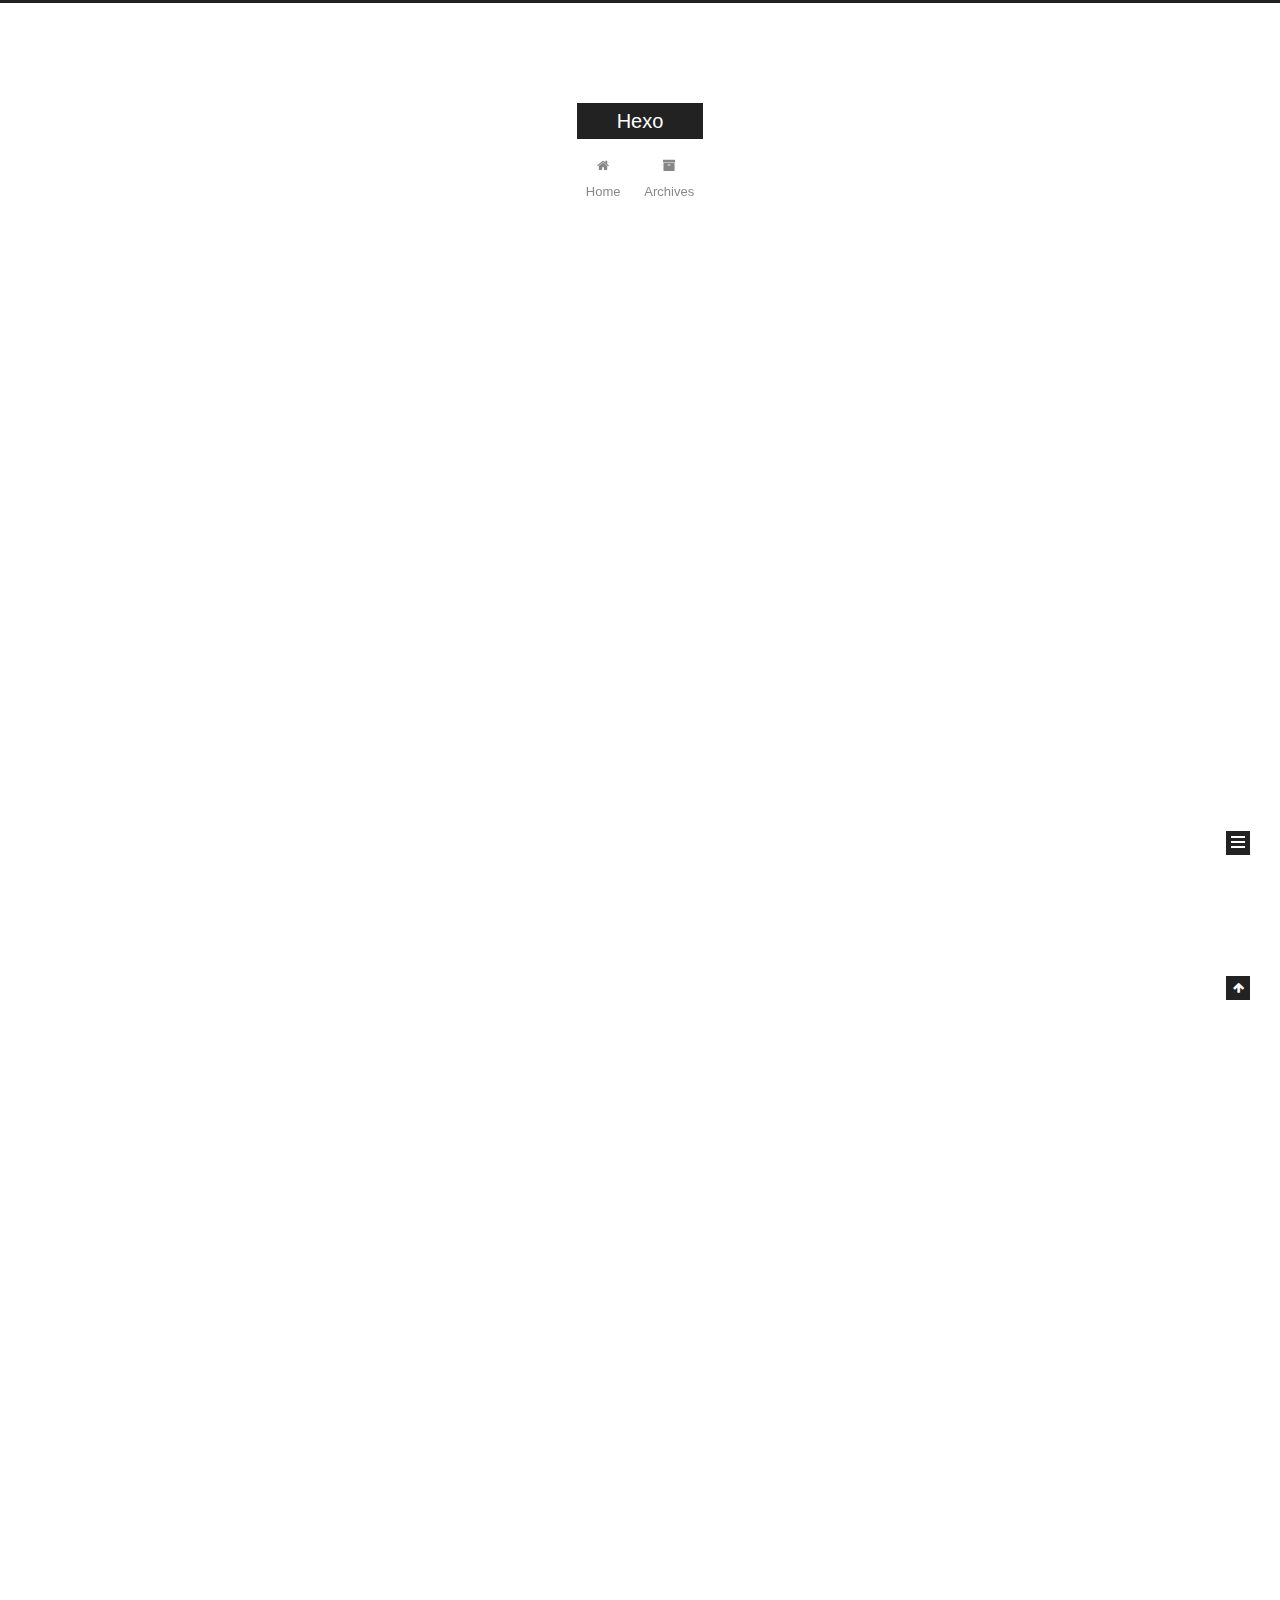
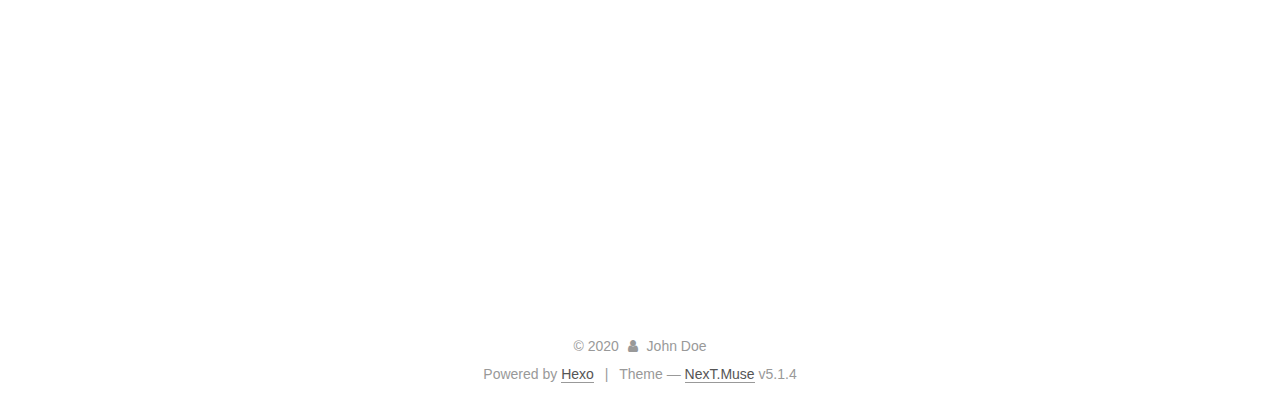
==== commit daf87efe: "Site updated: 2020-06-09 17:04:07" ====
--- a/index.html
+++ b/index.html
@@ -1,316 +1,977 @@
 <!DOCTYPE html>
-<html>
+
+
+
+  
+
+
+<html class="theme-next muse use-motion" lang="en">
 <head>
-  <meta charset="utf-8">
-  
-
-  
-  <title>Hexo</title>
-  <meta name="viewport" content="width=device-width, initial-scale=1, maximum-scale=1">
-  <meta property="og:type" content="website">
+  <meta charset="UTF-8"/>
+<meta http-equiv="X-UA-Compatible" content="IE=edge" />
+<meta name="viewport" content="width=device-width, initial-scale=1, maximum-scale=1"/>
+<meta name="theme-color" content="#222">
+
+
+
+
+
+
+
+
+
+<meta http-equiv="Cache-Control" content="no-transform" />
+<meta http-equiv="Cache-Control" content="no-siteapp" />
+
+
+
+
+
+
+
+
+
+
+
+
+
+
+
+
+  
+  
+  <link href="/lib/fancybox/source/jquery.fancybox.css?v=2.1.5" rel="stylesheet" type="text/css" />
+
+
+
+
+
+
+
+<link href="/lib/font-awesome/css/font-awesome.min.css?v=4.6.2" rel="stylesheet" type="text/css" />
+
+<link href="/css/main.css?v=5.1.4" rel="stylesheet" type="text/css" />
+
+
+  <link rel="apple-touch-icon" sizes="180x180" href="/images/apple-touch-icon-next.png?v=5.1.4">
+
+
+  <link rel="icon" type="image/png" sizes="32x32" href="/images/favicon-32x32-next.png?v=5.1.4">
+
+
+  <link rel="icon" type="image/png" sizes="16x16" href="/images/favicon-16x16-next.png?v=5.1.4">
+
+
+  <link rel="mask-icon" href="/images/logo.svg?v=5.1.4" color="#222">
+
+
+
+
+
+  <meta name="keywords" content="Hexo, NexT" />
+
+
+
+
+
+
+
+
+
+
+<meta property="og:type" content="website">
 <meta property="og:title" content="Hexo">
 <meta property="og:url" content="http://yoursite.com/index.html">
 <meta property="og:site_name" content="Hexo">
 <meta property="og:locale" content="en_US">
 <meta property="article:author" content="John Doe">
 <meta name="twitter:card" content="summary">
-  
-    <link rel="alternate" href="/atom.xml" title="Hexo" type="application/atom+xml">
-  
-  
-    <link rel="icon" href="/favicon.png">
-  
-  
-    <link href="//fonts.googleapis.com/css?family=Source+Code+Pro" rel="stylesheet" type="text/css">
-  
-  
-<link rel="stylesheet" href="/css/style.css">
+
+
+
+<script type="text/javascript" id="hexo.configurations">
+  var NexT = window.NexT || {};
+  var CONFIG = {
+    root: '/',
+    scheme: 'Muse',
+    version: '5.1.4',
+    sidebar: {"position":"left","display":"post","offset":12,"b2t":false,"scrollpercent":false,"onmobile":false},
+    fancybox: true,
+    tabs: true,
+    motion: {"enable":true,"async":false,"transition":{"post_block":"fadeIn","post_header":"slideDownIn","post_body":"slideDownIn","coll_header":"slideLeftIn","sidebar":"slideUpIn"}},
+    duoshuo: {
+      userId: '0',
+      author: 'Author'
+    },
+    algolia: {
+      applicationID: '',
+      apiKey: '',
+      indexName: '',
+      hits: {"per_page":10},
+      labels: {"input_placeholder":"Search for Posts","hits_empty":"We didn't find any results for the search: ${query}","hits_stats":"${hits} results found in ${time} ms"}
+    }
+  };
+</script>
+
+
+
+  <link rel="canonical" href="http://yoursite.com/"/>
+
+
+
+
+
+  <title>Hexo</title>
+  
+
+
+
+
+
+
+
 
 <meta name="generator" content="Hexo 4.2.1"></head>
 
-<body>
-  <div id="container">
-    <div id="wrap">
-      <header id="header">
-  <div id="banner"></div>
-  <div id="header-outer" class="outer">
-    <div id="header-title" class="inner">
-      <h1 id="logo-wrap">
-        <a href="/" id="logo">Hexo</a>
-      </h1>
-      
+<body itemscope itemtype="http://schema.org/WebPage" lang="en">
+
+  
+  
+    
+  
+
+  <div class="container sidebar-position-left 
+  page-home">
+    <div class="headband"></div>
+
+    <header id="header" class="header" itemscope itemtype="http://schema.org/WPHeader">
+      <div class="header-inner"><div class="site-brand-wrapper">
+  <div class="site-meta ">
+    
+
+    <div class="custom-logo-site-title">
+      <a href="/"  class="brand" rel="start">
+        <span class="logo-line-before"><i></i></span>
+        <span class="site-title">Hexo</span>
+        <span class="logo-line-after"><i></i></span>
+      </a>
     </div>
-    <div id="header-inner" class="inner">
-      <nav id="main-nav">
-        <a id="main-nav-toggle" class="nav-icon"></a>
-        
-          <a class="main-nav-link" href="/">Home</a>
-        
-          <a class="main-nav-link" href="/archives">Archives</a>
-        
-      </nav>
-      <nav id="sub-nav">
-        
-          <a id="nav-rss-link" class="nav-icon" href="/atom.xml" title="RSS Feed"></a>
-        
-        <a id="nav-search-btn" class="nav-icon" title="Search"></a>
-      </nav>
-      <div id="search-form-wrap">
-        <form action="//google.com/search" method="get" accept-charset="UTF-8" class="search-form"><input type="search" name="q" class="search-form-input" placeholder="Search"><button type="submit" class="search-form-submit">&#xF002;</button><input type="hidden" name="sitesearch" value="http://yoursite.com"></form>
-      </div>
+      
+        <p class="site-subtitle"></p>
+      
+  </div>
+
+  <div class="site-nav-toggle">
+    <button>
+      <span class="btn-bar"></span>
+      <span class="btn-bar"></span>
+      <span class="btn-bar"></span>
+    </button>
+  </div>
+</div>
+
+<nav class="site-nav">
+  
+
+  
+    <ul id="menu" class="menu">
+      
+        
+        <li class="menu-item menu-item-home">
+          <a href="/%20" rel="section">
+            
+              <i class="menu-item-icon fa fa-fw fa-home"></i> <br />
+            
+            Home
+          </a>
+        </li>
+      
+        
+        <li class="menu-item menu-item-archives">
+          <a href="/archives/%20" rel="section">
+            
+              <i class="menu-item-icon fa fa-fw fa-archive"></i> <br />
+            
+            Archives
+          </a>
+        </li>
+      
+
+      
+    </ul>
+  
+
+  
+</nav>
+
+
+
+ </div>
+    </header>
+
+    <main id="main" class="main">
+      <div class="main-inner">
+        <div class="content-wrap">
+          <div id="content" class="content">
+            
+  <section id="posts" class="posts-expand">
+    
+      
+
+  
+
+  
+  
+  
+
+  <article class="post post-type-normal" itemscope itemtype="http://schema.org/Article">
+  
+  
+  
+  <div class="post-block">
+    <link itemprop="mainEntityOfPage" href="http://yoursite.com/2020/06/09/test-my-site-1/">
+
+    <span hidden itemprop="author" itemscope itemtype="http://schema.org/Person">
+      <meta itemprop="name" content="John Doe">
+      <meta itemprop="description" content="">
+      <meta itemprop="image" content="/images/avatar.gif">
+    </span>
+
+    <span hidden itemprop="publisher" itemscope itemtype="http://schema.org/Organization">
+      <meta itemprop="name" content="Hexo">
+    </span>
+
+    
+      <header class="post-header">
+
+        
+        
+          <h1 class="post-title" itemprop="name headline">
+                
+                <a class="post-title-link" href="/2020/06/09/test-my-site-1/" itemprop="url">test_my_site</a></h1>
+        
+
+        <div class="post-meta">
+          <span class="post-time">
+            
+              <span class="post-meta-item-icon">
+                <i class="fa fa-calendar-o"></i>
+              </span>
+              
+                <span class="post-meta-item-text">Posted on</span>
+              
+              <time title="Post created" itemprop="dateCreated datePublished" datetime="2020-06-09T16:47:19+08:00">
+                2020-06-09
+              </time>
+            
+
+            
+
+            
+          </span>
+
+          
+
+          
+            
+          
+
+          
+          
+
+          
+
+          
+
+          
+
+        </div>
+      </header>
+    
+
+    
+    
+    
+    <div class="post-body" itemprop="articleBody">
+
+      
+      
+
+      
+        
+          
+            
+          
+        
+      
+    </div>
+    
+    
+    
+
+    
+
+    
+
+    
+
+    <footer class="post-footer">
+      
+
+      
+
+      
+
+      
+      
+        <div class="post-eof"></div>
+      
+    </footer>
+  </div>
+  
+  
+  
+  </article>
+
+
+    
+      
+
+  
+
+  
+  
+  
+
+  <article class="post post-type-normal" itemscope itemtype="http://schema.org/Article">
+  
+  
+  
+  <div class="post-block">
+    <link itemprop="mainEntityOfPage" href="http://yoursite.com/2020/06/09/test-my-site/">
+
+    <span hidden itemprop="author" itemscope itemtype="http://schema.org/Person">
+      <meta itemprop="name" content="John Doe">
+      <meta itemprop="description" content="">
+      <meta itemprop="image" content="/images/avatar.gif">
+    </span>
+
+    <span hidden itemprop="publisher" itemscope itemtype="http://schema.org/Organization">
+      <meta itemprop="name" content="Hexo">
+    </span>
+
+    
+      <header class="post-header">
+
+        
+        
+          <h1 class="post-title" itemprop="name headline">
+                
+                <a class="post-title-link" href="/2020/06/09/test-my-site/" itemprop="url">test_my_site</a></h1>
+        
+
+        <div class="post-meta">
+          <span class="post-time">
+            
+              <span class="post-meta-item-icon">
+                <i class="fa fa-calendar-o"></i>
+              </span>
+              
+                <span class="post-meta-item-text">Posted on</span>
+              
+              <time title="Post created" itemprop="dateCreated datePublished" datetime="2020-06-09T16:15:56+08:00">
+                2020-06-09
+              </time>
+            
+
+            
+
+            
+          </span>
+
+          
+
+          
+            
+          
+
+          
+          
+
+          
+
+          
+
+          
+
+        </div>
+      </header>
+    
+
+    
+    
+    
+    <div class="post-body" itemprop="articleBody">
+
+      
+      
+
+      
+        
+          
+            
+          
+        
+      
+    </div>
+    
+    
+    
+
+    
+
+    
+
+    
+
+    <footer class="post-footer">
+      
+
+      
+
+      
+
+      
+      
+        <div class="post-eof"></div>
+      
+    </footer>
+  </div>
+  
+  
+  
+  </article>
+
+
+    
+      
+
+  
+
+  
+  
+  
+
+  <article class="post post-type-normal" itemscope itemtype="http://schema.org/Article">
+  
+  
+  
+  <div class="post-block">
+    <link itemprop="mainEntityOfPage" href="http://yoursite.com/2020/06/09/s/">
+
+    <span hidden itemprop="author" itemscope itemtype="http://schema.org/Person">
+      <meta itemprop="name" content="John Doe">
+      <meta itemprop="description" content="">
+      <meta itemprop="image" content="/images/avatar.gif">
+    </span>
+
+    <span hidden itemprop="publisher" itemscope itemtype="http://schema.org/Organization">
+      <meta itemprop="name" content="Hexo">
+    </span>
+
+    
+      <header class="post-header">
+
+        
+        
+          <h1 class="post-title" itemprop="name headline">
+                
+                <a class="post-title-link" href="/2020/06/09/s/" itemprop="url">s;</a></h1>
+        
+
+        <div class="post-meta">
+          <span class="post-time">
+            
+              <span class="post-meta-item-icon">
+                <i class="fa fa-calendar-o"></i>
+              </span>
+              
+                <span class="post-meta-item-text">Posted on</span>
+              
+              <time title="Post created" itemprop="dateCreated datePublished" datetime="2020-06-09T16:13:56+08:00">
+                2020-06-09
+              </time>
+            
+
+            
+
+            
+          </span>
+
+          
+
+          
+            
+          
+
+          
+          
+
+          
+
+          
+
+          
+
+        </div>
+      </header>
+    
+
+    
+    
+    
+    <div class="post-body" itemprop="articleBody">
+
+      
+      
+
+      
+        
+          
+            
+          
+        
+      
+    </div>
+    
+    
+    
+
+    
+
+    
+
+    
+
+    <footer class="post-footer">
+      
+
+      
+
+      
+
+      
+      
+        <div class="post-eof"></div>
+      
+    </footer>
+  </div>
+  
+  
+  
+  </article>
+
+
+    
+      
+
+  
+
+  
+  
+  
+
+  <article class="post post-type-normal" itemscope itemtype="http://schema.org/Article">
+  
+  
+  
+  <div class="post-block">
+    <link itemprop="mainEntityOfPage" href="http://yoursite.com/2020/06/09/hello-world/">
+
+    <span hidden itemprop="author" itemscope itemtype="http://schema.org/Person">
+      <meta itemprop="name" content="John Doe">
+      <meta itemprop="description" content="">
+      <meta itemprop="image" content="/images/avatar.gif">
+    </span>
+
+    <span hidden itemprop="publisher" itemscope itemtype="http://schema.org/Organization">
+      <meta itemprop="name" content="Hexo">
+    </span>
+
+    
+      <header class="post-header">
+
+        
+        
+          <h1 class="post-title" itemprop="name headline">
+                
+                <a class="post-title-link" href="/2020/06/09/hello-world/" itemprop="url">Hello World</a></h1>
+        
+
+        <div class="post-meta">
+          <span class="post-time">
+            
+              <span class="post-meta-item-icon">
+                <i class="fa fa-calendar-o"></i>
+              </span>
+              
+                <span class="post-meta-item-text">Posted on</span>
+              
+              <time title="Post created" itemprop="dateCreated datePublished" datetime="2020-06-09T16:05:19+08:00">
+                2020-06-09
+              </time>
+            
+
+            
+
+            
+          </span>
+
+          
+
+          
+            
+          
+
+          
+          
+
+          
+
+          
+
+          
+
+        </div>
+      </header>
+    
+
+    
+    
+    
+    <div class="post-body" itemprop="articleBody">
+
+      
+      
+
+      
+        
+          
+            <p>Welcome to <a href="https://hexo.io/" target="_blank" rel="noopener">Hexo</a>! This is your very first post. Check <a href="https://hexo.io/docs/" target="_blank" rel="noopener">documentation</a> for more info. If you get any problems when using Hexo, you can find the answer in <a href="https://hexo.io/docs/troubleshooting.html" target="_blank" rel="noopener">troubleshooting</a> or you can ask me on <a href="https://github.com/hexojs/hexo/issues" target="_blank" rel="noopener">GitHub</a>.</p>
+<h2 id="Quick-Start"><a href="#Quick-Start" class="headerlink" title="Quick Start"></a>Quick Start</h2><h3 id="Create-a-new-post"><a href="#Create-a-new-post" class="headerlink" title="Create a new post"></a>Create a new post</h3><figure class="highlight bash"><table><tr><td class="gutter"><pre><span class="line">1</span><br></pre></td><td class="code"><pre><span class="line">$ hexo new <span class="string">"My New Post"</span></span><br></pre></td></tr></table></figure>
+
+<p>More info: <a href="https://hexo.io/docs/writing.html" target="_blank" rel="noopener">Writing</a></p>
+<h3 id="Run-server"><a href="#Run-server" class="headerlink" title="Run server"></a>Run server</h3><figure class="highlight bash"><table><tr><td class="gutter"><pre><span class="line">1</span><br></pre></td><td class="code"><pre><span class="line">$ hexo server</span><br></pre></td></tr></table></figure>
+
+<p>More info: <a href="https://hexo.io/docs/server.html" target="_blank" rel="noopener">Server</a></p>
+<h3 id="Generate-static-files"><a href="#Generate-static-files" class="headerlink" title="Generate static files"></a>Generate static files</h3><figure class="highlight bash"><table><tr><td class="gutter"><pre><span class="line">1</span><br></pre></td><td class="code"><pre><span class="line">$ hexo generate</span><br></pre></td></tr></table></figure>
+
+<p>More info: <a href="https://hexo.io/docs/generating.html" target="_blank" rel="noopener">Generating</a></p>
+<h3 id="Deploy-to-remote-sites"><a href="#Deploy-to-remote-sites" class="headerlink" title="Deploy to remote sites"></a>Deploy to remote sites</h3><figure class="highlight bash"><table><tr><td class="gutter"><pre><span class="line">1</span><br></pre></td><td class="code"><pre><span class="line">$ hexo deploy</span><br></pre></td></tr></table></figure>
+
+<p>More info: <a href="https://hexo.io/docs/one-command-deployment.html" target="_blank" rel="noopener">Deployment</a></p>
+
+          
+        
+      
+    </div>
+    
+    
+    
+
+    
+
+    
+
+    
+
+    <footer class="post-footer">
+      
+
+      
+
+      
+
+      
+      
+        <div class="post-eof"></div>
+      
+    </footer>
+  </div>
+  
+  
+  
+  </article>
+
+
+    
+  </section>
+
+  
+
+
+          </div>
+          
+
+
+          
+
+        </div>
+        
+          
+  
+  <div class="sidebar-toggle">
+    <div class="sidebar-toggle-line-wrap">
+      <span class="sidebar-toggle-line sidebar-toggle-line-first"></span>
+      <span class="sidebar-toggle-line sidebar-toggle-line-middle"></span>
+      <span class="sidebar-toggle-line sidebar-toggle-line-last"></span>
     </div>
   </div>
-</header>
-      <div class="outer">
-        <section id="main">
-  
-    <article id="post-test-my-site-1" class="article article-type-post" itemscope itemprop="blogPost">
-  <div class="article-meta">
-    <a href="/2020/06/09/test-my-site-1/" class="article-date">
-  <time datetime="2020-06-09T08:47:19.000Z" itemprop="datePublished">2020-06-09</time>
-</a>
-    
+
+  <aside id="sidebar" class="sidebar">
+    
+    <div class="sidebar-inner">
+
+      
+
+      
+
+      <section class="site-overview-wrap sidebar-panel sidebar-panel-active">
+        <div class="site-overview">
+          <div class="site-author motion-element" itemprop="author" itemscope itemtype="http://schema.org/Person">
+            
+              <p class="site-author-name" itemprop="name">John Doe</p>
+              <p class="site-description motion-element" itemprop="description"></p>
+          </div>
+
+          <nav class="site-state motion-element">
+
+            
+              <div class="site-state-item site-state-posts">
+              
+                <a href="/archives/%20%7C%7C%20archive">
+              
+                  <span class="site-state-item-count">4</span>
+                  <span class="site-state-item-name">posts</span>
+                </a>
+              </div>
+            
+
+            
+
+            
+
+          </nav>
+
+          
+
+          
+
+          
+          
+
+          
+          
+
+          
+
+        </div>
+      </section>
+
+      
+
+      
+
+    </div>
+  </aside>
+
+
+        
+      </div>
+    </main>
+
+    <footer id="footer" class="footer">
+      <div class="footer-inner">
+        <div class="copyright">&copy; <span itemprop="copyrightYear">2020</span>
+  <span class="with-love">
+    <i class="fa fa-user"></i>
+  </span>
+  <span class="author" itemprop="copyrightHolder">John Doe</span>
+
+  
+</div>
+
+
+  <div class="powered-by">Powered by <a class="theme-link" target="_blank" href="https://hexo.io">Hexo</a></div>
+
+
+
+  <span class="post-meta-divider">|</span>
+
+
+
+  <div class="theme-info">Theme &mdash; <a class="theme-link" target="_blank" href="https://github.com/iissnan/hexo-theme-next">NexT.Muse</a> v5.1.4</div>
+
+
+
+
+        
+
+
+
+
+
+
+
+        
+      </div>
+    </footer>
+
+    
+      <div class="back-to-top">
+        <i class="fa fa-arrow-up"></i>
+        
+      </div>
+    
+
+    
+
   </div>
-  <div class="article-inner">
-    
-    
-      <header class="article-header">
-        
-  
-    <h1 itemprop="name">
-      <a class="article-title" href="/2020/06/09/test-my-site-1/">test_my_site</a>
-    </h1>
-  
-
-      </header>
-    
-    <div class="article-entry" itemprop="articleBody">
-      
-        
-      
-    </div>
-    <footer class="article-footer">
-      <a data-url="http://yoursite.com/2020/06/09/test-my-site-1/" data-id="ckb7ol3ku00001oiw72jlhdy5" class="article-share-link">Share</a>
-      
-      
-    </footer>
-  </div>
-  
-</article>
-
-
-  
-    <article id="post-test-my-site" class="article article-type-post" itemscope itemprop="blogPost">
-  <div class="article-meta">
-    <a href="/2020/06/09/test-my-site/" class="article-date">
-  <time datetime="2020-06-09T08:15:56.000Z" itemprop="datePublished">2020-06-09</time>
-</a>
-    
-  </div>
-  <div class="article-inner">
-    
-    
-      <header class="article-header">
-        
-  
-    <h1 itemprop="name">
-      <a class="article-title" href="/2020/06/09/test-my-site/">test_my_site</a>
-    </h1>
-  
-
-      </header>
-    
-    <div class="article-entry" itemprop="articleBody">
-      
-        
-      
-    </div>
-    <footer class="article-footer">
-      <a data-url="http://yoursite.com/2020/06/09/test-my-site/" data-id="ckb7obtjw0002uciw9iak9vlx" class="article-share-link">Share</a>
-      
-      
-    </footer>
-  </div>
-  
-</article>
-
-
-  
-    <article id="test_my_site;hexo-s" class="article article-type-test_my_site;hexo" itemscope itemprop="blogPost">
-  <div class="article-meta">
-    <a href="/2020/06/09/s/" class="article-date">
-  <time datetime="2020-06-09T08:13:56.000Z" itemprop="datePublished">2020-06-09</time>
-</a>
-    
-  </div>
-  <div class="article-inner">
-    
-    
-      <header class="article-header">
-        
-  
-    <h1 itemprop="name">
-      <a class="article-title" href="/2020/06/09/s/">s;</a>
-    </h1>
-  
-
-      </header>
-    
-    <div class="article-entry" itemprop="articleBody">
-      
-        
-      
-    </div>
-    <footer class="article-footer">
-      <a data-url="http://yoursite.com/2020/06/09/s/" data-id="ckb7obtjb0000uciw7e70cj14" class="article-share-link">Share</a>
-      
-      
-    </footer>
-  </div>
-  
-</article>
-
-
-  
-    <article id="post-hello-world" class="article article-type-post" itemscope itemprop="blogPost">
-  <div class="article-meta">
-    <a href="/2020/06/09/hello-world/" class="article-date">
-  <time datetime="2020-06-09T08:05:19.748Z" itemprop="datePublished">2020-06-09</time>
-</a>
-    
-  </div>
-  <div class="article-inner">
-    
-    
-      <header class="article-header">
-        
-  
-    <h1 itemprop="name">
-      <a class="article-title" href="/2020/06/09/hello-world/">Hello World</a>
-    </h1>
-  
-
-      </header>
-    
-    <div class="article-entry" itemprop="articleBody">
-      
-        <p>Welcome to <a href="https://hexo.io/" target="_blank" rel="noopener">Hexo</a>! This is your very first post. Check <a href="https://hexo.io/docs/" target="_blank" rel="noopener">documentation</a> for more info. If you get any problems when using Hexo, you can find the answer in <a href="https://hexo.io/docs/troubleshooting.html" target="_blank" rel="noopener">troubleshooting</a> or you can ask me on <a href="https://github.com/hexojs/hexo/issues" target="_blank" rel="noopener">GitHub</a>.</p>
-<h2 id="Quick-Start"><a href="#Quick-Start" class="headerlink" title="Quick Start"></a>Quick Start</h2><h3 id="Create-a-new-post"><a href="#Create-a-new-post" class="headerlink" title="Create a new post"></a>Create a new post</h3><figure class="highlight bash"><table><tr><td class="gutter"><pre><span class="line">1</span><br></pre></td><td class="code"><pre><span class="line">$ hexo new <span class="string">"My New Post"</span></span><br></pre></td></tr></table></figure>
-
-<p>More info: <a href="https://hexo.io/docs/writing.html" target="_blank" rel="noopener">Writing</a></p>
-<h3 id="Run-server"><a href="#Run-server" class="headerlink" title="Run server"></a>Run server</h3><figure class="highlight bash"><table><tr><td class="gutter"><pre><span class="line">1</span><br></pre></td><td class="code"><pre><span class="line">$ hexo server</span><br></pre></td></tr></table></figure>
-
-<p>More info: <a href="https://hexo.io/docs/server.html" target="_blank" rel="noopener">Server</a></p>
-<h3 id="Generate-static-files"><a href="#Generate-static-files" class="headerlink" title="Generate static files"></a>Generate static files</h3><figure class="highlight bash"><table><tr><td class="gutter"><pre><span class="line">1</span><br></pre></td><td class="code"><pre><span class="line">$ hexo generate</span><br></pre></td></tr></table></figure>
-
-<p>More info: <a href="https://hexo.io/docs/generating.html" target="_blank" rel="noopener">Generating</a></p>
-<h3 id="Deploy-to-remote-sites"><a href="#Deploy-to-remote-sites" class="headerlink" title="Deploy to remote sites"></a>Deploy to remote sites</h3><figure class="highlight bash"><table><tr><td class="gutter"><pre><span class="line">1</span><br></pre></td><td class="code"><pre><span class="line">$ hexo deploy</span><br></pre></td></tr></table></figure>
-
-<p>More info: <a href="https://hexo.io/docs/one-command-deployment.html" target="_blank" rel="noopener">Deployment</a></p>
-
-      
-    </div>
-    <footer class="article-footer">
-      <a data-url="http://yoursite.com/2020/06/09/hello-world/" data-id="ckb7obtjh0001uciw2be5b217" class="article-share-link">Share</a>
-      
-      
-    </footer>
-  </div>
-  
-</article>
-
-
-  
-
-
-</section>
-        
-          <aside id="sidebar">
-  
-    
-
-  
-    
-
-  
-    
-  
-    
-  <div class="widget-wrap">
-    <h3 class="widget-title">Archives</h3>
-    <div class="widget">
-      <ul class="archive-list"><li class="archive-list-item"><a class="archive-list-link" href="/archives/2020/06/">June 2020</a></li></ul>
-    </div>
-  </div>
-
-
-  
-    
-  <div class="widget-wrap">
-    <h3 class="widget-title">Recent Posts</h3>
-    <div class="widget">
-      <ul>
-        
-          <li>
-            <a href="/2020/06/09/test-my-site-1/">test_my_site</a>
-          </li>
-        
-          <li>
-            <a href="/2020/06/09/test-my-site/">test_my_site</a>
-          </li>
-        
-          <li>
-            <a href="/2020/06/09/s/">s;</a>
-          </li>
-        
-          <li>
-            <a href="/2020/06/09/hello-world/">Hello World</a>
-          </li>
-        
-      </ul>
-    </div>
-  </div>
-
-  
-</aside>
-        
-      </div>
-      <footer id="footer">
-  
-  <div class="outer">
-    <div id="footer-info" class="inner">
-      &copy; 2020 John Doe<br>
-      Powered by <a href="http://hexo.io/" target="_blank">Hexo</a>
-    </div>
-  </div>
-</footer>
-    </div>
-    <nav id="mobile-nav">
-  
-    <a href="/" class="mobile-nav-link">Home</a>
-  
-    <a href="/archives" class="mobile-nav-link">Archives</a>
-  
-</nav>
-    
-
-<script src="//ajax.googleapis.com/ajax/libs/jquery/2.0.3/jquery.min.js"></script>
-
-
-  
-<link rel="stylesheet" href="/fancybox/jquery.fancybox.css">
-
-  
-<script src="/fancybox/jquery.fancybox.pack.js"></script>
-
-
-
-
-<script src="/js/script.js"></script>
-
-
-
-
-  </div>
+
+  
+
+<script type="text/javascript">
+  if (Object.prototype.toString.call(window.Promise) !== '[object Function]') {
+    window.Promise = null;
+  }
+</script>
+
+
+
+
+
+
+
+
+
+  
+
+
+
+
+
+
+
+
+
+
+
+
+  
+  
+    <script type="text/javascript" src="/lib/jquery/index.js?v=2.1.3"></script>
+  
+
+  
+  
+    <script type="text/javascript" src="/lib/fastclick/lib/fastclick.min.js?v=1.0.6"></script>
+  
+
+  
+  
+    <script type="text/javascript" src="/lib/jquery_lazyload/jquery.lazyload.js?v=1.9.7"></script>
+  
+
+  
+  
+    <script type="text/javascript" src="/lib/velocity/velocity.min.js?v=1.2.1"></script>
+  
+
+  
+  
+    <script type="text/javascript" src="/lib/velocity/velocity.ui.min.js?v=1.2.1"></script>
+  
+
+  
+  
+    <script type="text/javascript" src="/lib/fancybox/source/jquery.fancybox.pack.js?v=2.1.5"></script>
+  
+
+
+  
+
+
+  <script type="text/javascript" src="/js/src/utils.js?v=5.1.4"></script>
+
+  <script type="text/javascript" src="/js/src/motion.js?v=5.1.4"></script>
+
+
+
+  
+  
+
+  
+
+  
+
+
+  <script type="text/javascript" src="/js/src/bootstrap.js?v=5.1.4"></script>
+
+
+
+  
+
+
+  
+
+
+
+
+	
+
+
+
+
+
+  
+
+
+
+
+
+  
+
+
+
+
+
+
+
+
+
+
+
+
+  
+
+
+
+
+
+  
+
+  
+
+  
+
+  
+  
+
+  
+
+  
+
+  
+
 </body>
-</html>+</html>
--- a/css/main.css
+++ b/css/main.css
@@ -0,0 +1,2662 @@
+/* normalize.css v3.0.2 | MIT License | git.io/normalize */
+html {
+  font-family: sans-serif; /* 1 */
+  -ms-text-size-adjust: 100%; /* 2 */
+  -webkit-text-size-adjust: 100%; /* 2 */
+}
+body {
+  margin: 0;
+}
+article,
+aside,
+details,
+figcaption,
+figure,
+footer,
+header,
+hgroup,
+main,
+menu,
+nav,
+section,
+summary {
+  display: block;
+}
+audio,
+canvas,
+progress,
+video {
+  display: inline-block; /* 1 */
+  vertical-align: baseline; /* 2 */
+}
+audio:not([controls]) {
+  display: none;
+  height: 0;
+}
+[hidden],
+template {
+  display: none;
+}
+a {
+  background-color: transparent;
+}
+a:active,
+a:hover {
+  outline: 0;
+}
+abbr[title] {
+  border-bottom: 1px dotted;
+}
+b,
+strong {
+  font-weight: bold;
+}
+dfn {
+  font-style: italic;
+}
+h1 {
+  font-size: 2em;
+  margin: 0.67em 0;
+}
+mark {
+  background: #ff0;
+  color: #000;
+}
+small {
+  font-size: 80%;
+}
+sub,
+sup {
+  font-size: 75%;
+  line-height: 0;
+  position: relative;
+  vertical-align: baseline;
+}
+sup {
+  top: -0.5em;
+}
+sub {
+  bottom: -0.25em;
+}
+img {
+  border: 0;
+}
+svg:not(:root) {
+  overflow: hidden;
+}
+figure {
+  margin: 1em 40px;
+}
+hr {
+  -moz-box-sizing: content-box;
+  box-sizing: content-box;
+  height: 0;
+}
+pre {
+  overflow: auto;
+}
+code,
+kbd,
+pre,
+samp {
+  font-family: monospace, monospace;
+  font-size: 1em;
+}
+button,
+input,
+optgroup,
+select,
+textarea {
+  color: inherit; /* 1 */
+  font: inherit; /* 2 */
+  margin: 0; /* 3 */
+}
+button {
+  overflow: visible;
+}
+button,
+select {
+  text-transform: none;
+}
+button,
+html input[type="button"],
+input[type="reset"],
+input[type="submit"] {
+  -webkit-appearance: button; /* 2 */
+  cursor: pointer; /* 3 */
+}
+button[disabled],
+html input[disabled] {
+  cursor: default;
+}
+button::-moz-focus-inner,
+input::-moz-focus-inner {
+  border: 0;
+  padding: 0;
+}
+input {
+  line-height: normal;
+}
+input[type="checkbox"],
+input[type="radio"] {
+  box-sizing: border-box; /* 1 */
+  padding: 0; /* 2 */
+}
+input[type="number"]::-webkit-inner-spin-button,
+input[type="number"]::-webkit-outer-spin-button {
+  height: auto;
+}
+input[type="search"] {
+  -webkit-appearance: textfield; /* 1 */
+  -moz-box-sizing: content-box;
+  -webkit-box-sizing: content-box; /* 2 */
+  box-sizing: content-box;
+}
+input[type="search"]::-webkit-search-cancel-button,
+input[type="search"]::-webkit-search-decoration {
+  -webkit-appearance: none;
+}
+fieldset {
+  border: 1px solid #c0c0c0;
+  margin: 0 2px;
+  padding: 0.35em 0.625em 0.75em;
+}
+legend {
+  border: 0; /* 1 */
+  padding: 0; /* 2 */
+}
+textarea {
+  overflow: auto;
+}
+optgroup {
+  font-weight: bold;
+}
+table {
+  border-collapse: collapse;
+  border-spacing: 0;
+}
+td,
+th {
+  padding: 0;
+}
+::selection {
+  background: #262a30;
+  color: #fff;
+}
+body {
+  position: relative;
+  font-family: 'Lato', "PingFang SC", "Microsoft YaHei", sans-serif;
+  font-size: 14px;
+  line-height: 2;
+  color: #555;
+  background: #fff;
+}
+@media (max-width: 767px) {
+  body {
+    padding-right: 0 !important;
+  }
+}
+@media (min-width: 768px) and (max-width: 991px) {
+  body {
+    padding-right: 0 !important;
+  }
+}
+@media (min-width: 1600px) {
+  body {
+    font-size: 16px;
+  }
+}
+h1,
+h2,
+h3,
+h4,
+h5,
+h6 {
+  margin: 0;
+  padding: 0;
+  font-weight: bold;
+  line-height: 1.5;
+  font-family: 'Lato', "PingFang SC", "Microsoft YaHei", sans-serif;
+}
+h2,
+h3,
+h4,
+h5,
+h6 {
+  margin: 20px 0 15px;
+}
+h1 {
+  font-size: 22px;
+}
+@media (max-width: 767px) {
+  h1 {
+    font-size: 18px;
+  }
+}
+h2 {
+  font-size: 20px;
+}
+@media (max-width: 767px) {
+  h2 {
+    font-size: 16px;
+  }
+}
+h3 {
+  font-size: 18px;
+}
+@media (max-width: 767px) {
+  h3 {
+    font-size: 14px;
+  }
+}
+h4 {
+  font-size: 16px;
+}
+@media (max-width: 767px) {
+  h4 {
+    font-size: 12px;
+  }
+}
+h5 {
+  font-size: 14px;
+}
+@media (max-width: 767px) {
+  h5 {
+    font-size: 10px;
+  }
+}
+h6 {
+  font-size: 12px;
+}
+@media (max-width: 767px) {
+  h6 {
+    font-size: 8px;
+  }
+}
+p {
+  margin: 0 0 20px 0;
+}
+a {
+  color: #555;
+  text-decoration: none;
+  outline: none;
+  border-bottom: 1px solid #999;
+  word-wrap: break-word;
+}
+a:hover {
+  color: #222;
+  border-bottom-color: #222;
+}
+blockquote {
+  margin: 0;
+  padding: 0;
+}
+img {
+  display: block;
+  margin: auto;
+  max-width: 100%;
+  height: auto;
+}
+hr {
+  margin: 40px 0;
+  height: 3px;
+  border: none;
+  background-color: #ddd;
+  background-image: repeating-linear-gradient(-45deg, #fff, #fff 4px, transparent 4px, transparent 8px);
+}
+blockquote {
+  padding: 0 15px;
+  color: #666;
+  border-left: 4px solid #ddd;
+}
+blockquote cite::before {
+  content: "-";
+  padding: 0 5px;
+}
+dt {
+  font-weight: 700;
+}
+dd {
+  margin: 0;
+  padding: 0;
+}
+kbd {
+  border: 1px solid #ccc;
+  border-radius: 0.2em;
+  box-shadow: 0.1em 0.1em 0.2em rgba(0,0,0,0.1);
+  background-color: #f9f9f9;
+  font-family: inherit;
+  background-image: -webkit-linear-gradient(top, #eee, #fff, #eee);
+  padding: 0.1em 0.3em;
+  white-space: nowrap;
+}
+.text-left {
+  text-align: left;
+}
+.text-center {
+  text-align: center;
+}
+.text-right {
+  text-align: right;
+}
+.text-justify {
+  text-align: justify;
+}
+.text-nowrap {
+  white-space: nowrap;
+}
+.text-lowercase {
+  text-transform: lowercase;
+}
+.text-uppercase {
+  text-transform: uppercase;
+}
+.text-capitalize {
+  text-transform: capitalize;
+}
+.center-block {
+  display: block;
+  margin-left: auto;
+  margin-right: auto;
+}
+.clearfix:before,
+.clearfix:after {
+  content: " ";
+  display: table;
+}
+.clearfix:after {
+  clear: both;
+}
+.pullquote {
+  width: 45%;
+}
+.pullquote.left {
+  float: left;
+  margin-left: 5px;
+  margin-right: 10px;
+}
+.pullquote.right {
+  float: right;
+  margin-left: 10px;
+  margin-right: 5px;
+}
+.affix.affix.affix {
+  position: fixed;
+}
+.translation {
+  margin-top: -20px;
+  font-size: 14px;
+  color: #999;
+}
+.scrollbar-measure {
+  width: 100px;
+  height: 100px;
+  overflow: scroll;
+  position: absolute;
+  top: -9999px;
+}
+.use-motion .motion-element {
+  opacity: 0;
+}
+table {
+  margin: 20px 0;
+  width: 100%;
+  border-collapse: collapse;
+  border-spacing: 0;
+  border: 1px solid #ddd;
+  font-size: 14px;
+  table-layout: fixed;
+  word-wrap: break-all;
+}
+table>tbody>tr:nth-of-type(odd) {
+  background-color: #f9f9f9;
+}
+table>tbody>tr:hover {
+  background-color: #f5f5f5;
+}
+caption,
+th,
+td {
+  padding: 8px;
+  text-align: left;
+  vertical-align: middle;
+  font-weight: normal;
+}
+th,
+td {
+  border-bottom: 3px solid #ddd;
+  border-right: 1px solid #eee;
+}
+th {
+  padding-bottom: 10px;
+  font-weight: 700;
+}
+td {
+  border-bottom-width: 1px;
+}
+html,
+body {
+  height: 100%;
+}
+.container {
+  position: relative;
+  min-height: 100%;
+}
+.header-inner {
+  margin: 0 auto;
+  padding: 100px 0 70px;
+  width: 700px;
+}
+@media (min-width: 1600px) {
+  .container .header-inner {
+    width: 900px;
+  }
+}
+.main {
+  padding-bottom: 150px;
+}
+.main-inner {
+  margin: 0 auto;
+  width: 700px;
+}
+@media (min-width: 1600px) {
+  .container .main-inner {
+    width: 900px;
+  }
+}
+.footer {
+  position: absolute;
+  left: 0;
+  bottom: 0;
+  width: 100%;
+  min-height: 50px;
+}
+.footer-inner {
+  box-sizing: border-box;
+  margin: 20px auto;
+  width: 700px;
+}
+@media (min-width: 1600px) {
+  .container .footer-inner {
+    width: 900px;
+  }
+}
+pre,
+.highlight {
+  overflow: auto;
+  margin: 20px 0;
+  padding: 0;
+  font-size: 13px;
+  color: #4d4d4c;
+  background: #f7f7f7;
+  line-height: 1.6;
+}
+pre,
+code {
+  font-family: consolas, Menlo, "PingFang SC", "Microsoft YaHei", monospace;
+}
+code {
+  padding: 2px 4px;
+  word-wrap: break-word;
+  color: #555;
+  background: #eee;
+  border-radius: 3px;
+  font-size: 13px;
+}
+pre {
+  padding: 10px;
+}
+pre code {
+  padding: 0;
+  color: #4d4d4c;
+  background: none;
+  text-shadow: none;
+}
+.highlight {
+  border-radius: 1px;
+}
+.highlight pre {
+  border: none;
+  margin: 0;
+  padding: 10px 0;
+}
+.highlight table {
+  margin: 0;
+  width: auto;
+  border: none;
+}
+.highlight td {
+  border: none;
+  padding: 0;
+}
+.highlight figcaption {
+  font-size: 1em;
+  color: #4d4d4c;
+  line-height: 1em;
+  margin-bottom: 1em;
+}
+.highlight figcaption:before,
+.highlight figcaption:after {
+  content: " ";
+  display: table;
+}
+.highlight figcaption:after {
+  clear: both;
+}
+.highlight figcaption a {
+  float: right;
+  color: #4d4d4c;
+}
+.highlight figcaption a:hover {
+  border-bottom-color: #4d4d4c;
+}
+.highlight .gutter pre {
+  padding-left: 10px;
+  padding-right: 10px;
+  color: #869194;
+  text-align: right;
+  background-color: #eff2f3;
+}
+.highlight .code pre {
+  width: 100%;
+  padding-left: 10px;
+  padding-right: 10px;
+  background-color: #f7f7f7;
+}
+.highlight .line {
+  height: 20px;
+}
+.gutter {
+  -webkit-user-select: none;
+  -moz-user-select: none;
+  -ms-user-select: none;
+  user-select: none;
+}
+.gist table {
+  width: auto;
+}
+.gist table td {
+  border: none;
+}
+pre .deletion {
+  background: #fdd;
+}
+pre .addition {
+  background: #dfd;
+}
+pre .meta {
+  color: #8959a8;
+}
+pre .comment {
+  color: #8e908c;
+}
+pre .variable,
+pre .attribute,
+pre .tag,
+pre .regexp,
+pre .ruby .constant,
+pre .xml .tag .title,
+pre .xml .pi,
+pre .xml .doctype,
+pre .html .doctype,
+pre .css .id,
+pre .css .class,
+pre .css .pseudo {
+  color: #c82829;
+}
+pre .number,
+pre .preprocessor,
+pre .built_in,
+pre .literal,
+pre .params,
+pre .constant,
+pre .command {
+  color: #f5871f;
+}
+pre .ruby .class .title,
+pre .css .rules .attribute,
+pre .string,
+pre .value,
+pre .inheritance,
+pre .header,
+pre .ruby .symbol,
+pre .xml .cdata,
+pre .special,
+pre .number,
+pre .formula {
+  color: #718c00;
+}
+pre .title,
+pre .css .hexcolor {
+  color: #3e999f;
+}
+pre .function,
+pre .python .decorator,
+pre .python .title,
+pre .ruby .function .title,
+pre .ruby .title .keyword,
+pre .perl .sub,
+pre .javascript .title,
+pre .coffeescript .title {
+  color: #4271ae;
+}
+pre .keyword,
+pre .javascript .function {
+  color: #8959a8;
+}
+.full-image.full-image.full-image.full-image {
+  border: none;
+  max-width: 100%;
+  width: auto;
+  margin: 20px auto 25px;
+}
+@media (min-width: 992px) {
+  .full-image.full-image.full-image.full-image {
+    max-width: none;
+    width: 110%;
+    margin: 25px -5%;
+  }
+}
+.blockquote-center,
+.page-home .post-type-quote blockquote,
+.page-post-detail .post-type-quote blockquote {
+  position: relative;
+  margin: 40px 0;
+  padding: 0;
+  border-left: none;
+  text-align: center;
+}
+.blockquote-center::before,
+.page-home .post-type-quote blockquote::before,
+.page-post-detail .post-type-quote blockquote::before,
+.blockquote-center::after,
+.page-home .post-type-quote blockquote::after,
+.page-post-detail .post-type-quote blockquote::after {
+  position: absolute;
+  content: ' ';
+  display: block;
+  width: 100%;
+  height: 24px;
+  opacity: 0.2;
+  background-repeat: no-repeat;
+  background-position: 0 -6px;
+  background-size: 22px 22px;
+}
+.blockquote-center::before,
+.page-home .post-type-quote blockquote::before,
+.page-post-detail .post-type-quote blockquote::before {
+  top: -20px;
+  background-image: url("../images/quote-l.svg");
+  border-top: 1px solid #ccc;
+}
+.blockquote-center::after,
+.page-home .post-type-quote blockquote::after,
+.page-post-detail .post-type-quote blockquote::after {
+  bottom: -20px;
+  background-image: url("../images/quote-r.svg");
+  border-bottom: 1px solid #ccc;
+  background-position: 100% 8px;
+}
+.blockquote-center p,
+.page-home .post-type-quote blockquote p,
+.page-post-detail .post-type-quote blockquote p,
+.blockquote-center div,
+.page-home .post-type-quote blockquote div,
+.page-post-detail .post-type-quote blockquote div {
+  text-align: center;
+}
+.post .post-body .group-picture img {
+  box-sizing: border-box;
+  padding: 0 3px;
+  border: none;
+}
+.post .group-picture-row {
+  overflow: hidden;
+  margin-top: 6px;
+}
+.post .group-picture-row:first-child {
+  margin-top: 0;
+}
+.post .group-picture-column {
+  float: left;
+}
+.page-post-detail .post-body .group-picture-column {
+  float: none;
+  margin-top: 10px;
+  width: auto !important;
+}
+.page-post-detail .post-body .group-picture-column img {
+  margin: 0 auto;
+}
+.page-archive .group-picture-container {
+  overflow: hidden;
+}
+.page-archive .group-picture-row {
+  float: left;
+}
+.page-archive .group-picture-row:first-child {
+  margin-top: 6px;
+}
+.page-archive .group-picture-column {
+  max-width: 150px;
+  max-height: 150px;
+}
+.post-body .note {
+  position: relative;
+  padding: 15px;
+  margin-bottom: 20px;
+  border: 1px solid #eee;
+  border-left-width: 5px;
+  border-radius: 3px;
+}
+.post-body .note h2,
+.post-body .note h3,
+.post-body .note h4,
+.post-body .note h5,
+.post-body .note h6 {
+  margin-top: 0;
+  margin-bottom: 0;
+  border-bottom: initial;
+  padding-top: 0 !important;
+}
+.post-body .note p:first-child,
+.post-body .note ul:first-child,
+.post-body .note ol:first-child,
+.post-body .note table:first-child,
+.post-body .note pre:first-child,
+.post-body .note blockquote:first-child {
+  margin-top: 0;
+}
+.post-body .note p:last-child,
+.post-body .note ul:last-child,
+.post-body .note ol:last-child,
+.post-body .note table:last-child,
+.post-body .note pre:last-child,
+.post-body .note blockquote:last-child {
+  margin-bottom: 0;
+}
+.post-body .note.default {
+  border-left-color: #777;
+}
+.post-body .note.default h2,
+.post-body .note.default h3,
+.post-body .note.default h4,
+.post-body .note.default h5,
+.post-body .note.default h6 {
+  color: #777;
+}
+.post-body .note.primary {
+  border-left-color: #6f42c1;
+}
+.post-body .note.primary h2,
+.post-body .note.primary h3,
+.post-body .note.primary h4,
+.post-body .note.primary h5,
+.post-body .note.primary h6 {
+  color: #6f42c1;
+}
+.post-body .note.info {
+  border-left-color: #428bca;
+}
+.post-body .note.info h2,
+.post-body .note.info h3,
+.post-body .note.info h4,
+.post-body .note.info h5,
+.post-body .note.info h6 {
+  color: #428bca;
+}
+.post-body .note.success {
+  border-left-color: #5cb85c;
+}
+.post-body .note.success h2,
+.post-body .note.success h3,
+.post-body .note.success h4,
+.post-body .note.success h5,
+.post-body .note.success h6 {
+  color: #5cb85c;
+}
+.post-body .note.warning {
+  border-left-color: #f0ad4e;
+}
+.post-body .note.warning h2,
+.post-body .note.warning h3,
+.post-body .note.warning h4,
+.post-body .note.warning h5,
+.post-body .note.warning h6 {
+  color: #f0ad4e;
+}
+.post-body .note.danger {
+  border-left-color: #d9534f;
+}
+.post-body .note.danger h2,
+.post-body .note.danger h3,
+.post-body .note.danger h4,
+.post-body .note.danger h5,
+.post-body .note.danger h6 {
+  color: #d9534f;
+}
+.post-body .label {
+  display: inline;
+  padding: 0 2px;
+  white-space: nowrap;
+}
+.post-body .label.default {
+  background-color: #f0f0f0;
+}
+.post-body .label.primary {
+  background-color: #efe6f7;
+}
+.post-body .label.info {
+  background-color: #e5f2f8;
+}
+.post-body .label.success {
+  background-color: #e7f4e9;
+}
+.post-body .label.warning {
+  background-color: #fcf6e1;
+}
+.post-body .label.danger {
+  background-color: #fae8eb;
+}
+.post-body .tabs {
+  position: relative;
+  display: block;
+  margin-bottom: 20px;
+  padding-top: 10px;
+}
+.post-body .tabs ul.nav-tabs {
+  margin: 0;
+  padding: 0;
+  display: flex;
+  margin-bottom: -1px;
+}
+@media (max-width: 413px) {
+  .post-body .tabs ul.nav-tabs {
+    display: block;
+    margin-bottom: 5px;
+  }
+}
+.post-body .tabs ul.nav-tabs li.tab {
+  list-style-type: none !important;
+  margin: 0 0.25em 0 0;
+  border-top: 3px solid transparent;
+  border-left: 1px solid transparent;
+  border-right: 1px solid transparent;
+}
+@media (max-width: 413px) {
+  .post-body .tabs ul.nav-tabs li.tab {
+    margin: initial;
+    border-top: 1px solid transparent;
+    border-left: 3px solid transparent;
+    border-right: 1px solid transparent;
+    border-bottom: 1px solid transparent;
+  }
+}
+.post-body .tabs ul.nav-tabs li.tab a {
+  outline: 0;
+  border-bottom: initial;
+  display: block;
+  line-height: 1.8em;
+  padding: 0.25em 0.75em;
+  transition-duration: 0.2s;
+  transition-timing-function: ease-out;
+  transition-delay: 0s;
+}
+.post-body .tabs ul.nav-tabs li.tab a i {
+  width: 1.285714285714286em;
+}
+.post-body .tabs ul.nav-tabs li.tab.active {
+  border-top: 3px solid #fc6423;
+  border-left: 1px solid #ddd;
+  border-right: 1px solid #ddd;
+  background-color: #fff;
+}
+@media (max-width: 413px) {
+  .post-body .tabs ul.nav-tabs li.tab.active {
+    border-top: 1px solid #ddd;
+    border-left: 3px solid #fc6423;
+    border-right: 1px solid #ddd;
+    border-bottom: 1px solid #ddd;
+  }
+}
+.post-body .tabs ul.nav-tabs li.tab.active a {
+  cursor: default;
+  color: #555;
+}
+.post-body .tabs .tab-content {
+  background-color: #fff;
+}
+.post-body .tabs .tab-content .tab-pane {
+  border: 1px solid #ddd;
+  padding: 20px 20px 0 20px;
+}
+.post-body .tabs .tab-content .tab-pane:not(.active) {
+  display: none !important;
+}
+.post-body .tabs .tab-content .tab-pane.active {
+  display: block !important;
+}
+.btn {
+  display: inline-block;
+  padding: 0 20px;
+  font-size: 14px;
+  color: #fff;
+  background: #222;
+  border: 2px solid #222;
+  text-decoration: none;
+  border-radius: 0;
+  transition-property: background-color;
+  transition-duration: 0.2s;
+  transition-timing-function: ease-in-out;
+  transition-delay: 0s;
+  line-height: 2;
+}
+.btn:hover {
+  border-color: #222;
+  color: #222;
+  background: #fff;
+}
+.btn +.btn {
+  margin: 0 0 8px 8px;
+}
+.btn .fa-fw {
+  width: 1.285714285714286em;
+  text-align: left;
+}
+.btn-bar {
+  display: block;
+  width: 22px;
+  height: 2px;
+  background: #555;
+  border-radius: 1px;
+}
+.btn-bar+.btn-bar {
+  margin-top: 4px;
+}
+.pagination {
+  margin: 120px 0 40px;
+  text-align: center;
+  border-top: 1px solid #eee;
+}
+.page-number-basic,
+.pagination .prev,
+.pagination .next,
+.pagination .page-number,
+.pagination .space {
+  display: inline-block;
+  position: relative;
+  top: -1px;
+  margin: 0 10px;
+  padding: 0 11px;
+}
+@media (max-width: 767px) {
+  .page-number-basic,
+  .pagination .prev,
+  .pagination .next,
+  .pagination .page-number,
+  .pagination .space {
+    margin: 0 5px;
+  }
+}
+.pagination .prev,
+.pagination .next,
+.pagination .page-number {
+  border-bottom: 0;
+  border-top: 1px solid #eee;
+  transition-property: border-color;
+  transition-duration: 0.2s;
+  transition-timing-function: ease-in-out;
+  transition-delay: 0s;
+}
+.pagination .prev:hover,
+.pagination .next:hover,
+.pagination .page-number:hover {
+  border-top-color: #222;
+}
+.pagination .space {
+  padding: 0;
+  margin: 0;
+}
+.pagination .prev {
+  margin-left: 0;
+}
+.pagination .next {
+  margin-right: 0;
+}
+.pagination .page-number.current {
+  color: #fff;
+  background: #ccc;
+  border-top-color: #ccc;
+}
+@media (max-width: 767px) {
+  .pagination {
+    border-top: none;
+  }
+  .pagination .prev,
+  .pagination .next,
+  .pagination .page-number {
+    margin-bottom: 10px;
+    border-top: 0;
+    border-bottom: 1px solid #eee;
+    padding: 0 10px;
+  }
+  .pagination .prev:hover,
+  .pagination .next:hover,
+  .pagination .page-number:hover {
+    border-bottom-color: #222;
+  }
+}
+.comments {
+  margin: 60px 20px 0;
+}
+.tag-cloud {
+  text-align: center;
+}
+.tag-cloud a {
+  display: inline-block;
+  margin: 10px;
+}
+.back-to-top {
+  box-sizing: border-box;
+  position: fixed;
+  bottom: -100px;
+  right: 30px;
+  z-index: 1050;
+  padding: 0 6px;
+  width: 24px;
+  background: #222;
+  font-size: 12px;
+  opacity: 1;
+  color: #fff;
+  cursor: pointer;
+  text-align: center;
+  -webkit-transform: translateZ(0);
+  transition-property: bottom;
+  transition-duration: 0.2s;
+  transition-timing-function: ease-in-out;
+  transition-delay: 0s;
+}
+@media (min-width: 768px) and (max-width: 991px) {
+  .back-to-top {
+    display: none !important;
+  }
+}
+@media (max-width: 767px) {
+  .back-to-top {
+    display: none !important;
+  }
+}
+.back-to-top.back-to-top-on {
+  bottom: 19px;
+}
+.header {
+  background: transparent;
+}
+.header-inner {
+  position: relative;
+}
+.headband {
+  height: 3px;
+  background: #222;
+}
+.site-meta {
+  margin: 0;
+  text-align: center;
+}
+@media (max-width: 767px) {
+  .site-meta {
+    text-align: center;
+  }
+}
+.brand {
+  position: relative;
+  display: inline-block;
+  padding: 0 40px;
+  color: #fff;
+  background: #222;
+  border-bottom: none;
+}
+.brand:hover {
+  color: #fff;
+}
+.logo {
+  display: inline-block;
+  margin-right: 5px;
+  line-height: 36px;
+  vertical-align: top;
+}
+.site-title {
+  display: inline-block;
+  vertical-align: top;
+  line-height: 36px;
+  font-size: 20px;
+  font-weight: normal;
+  font-family: 'Lato', "PingFang SC", "Microsoft YaHei", sans-serif;
+}
+.site-subtitle {
+  margin-top: 10px;
+  font-size: 13px;
+  color: #999;
+}
+.use-motion .brand {
+  opacity: 0;
+}
+.use-motion .logo,
+.use-motion .site-title,
+.use-motion .site-subtitle {
+  opacity: 0;
+  position: relative;
+  top: -10px;
+}
+.site-nav-toggle {
+  display: none;
+  position: absolute;
+  top: 10px;
+  left: 10px;
+}
+@media (max-width: 767px) {
+  .site-nav-toggle {
+    display: block;
+  }
+}
+.site-nav-toggle button {
+  margin-top: 2px;
+  padding: 9px 10px;
+  background: transparent;
+  border: none;
+}
+@media (max-width: 767px) {
+  .site-nav {
+    display: none;
+    margin: 0 -10px;
+    padding: 0 10px;
+    clear: both;
+    border-top: 1px solid #ddd;
+  }
+}
+@media (min-width: 768px) and (max-width: 991px) {
+  .site-nav {
+    display: block !important;
+  }
+}
+@media (min-width: 992px) {
+  .site-nav {
+    display: block !important;
+  }
+}
+.menu {
+  margin-top: 20px;
+  padding-left: 0;
+  text-align: center;
+}
+.menu .menu-item {
+  display: inline-block;
+  margin: 0 10px;
+  list-style: none;
+}
+@media screen and (max-width: 767px) {
+  .menu .menu-item {
+    margin-top: 10px;
+  }
+}
+.menu .menu-item a {
+  display: block;
+  font-size: 13px;
+  line-height: inherit;
+  border-bottom: 1px solid transparent;
+  transition-property: border-color;
+  transition-duration: 0.2s;
+  transition-timing-function: ease-in-out;
+  transition-delay: 0s;
+}
+.menu .menu-item a:hover {
+  border-bottom-color: #222;
+}
+.menu .menu-item .fa {
+  margin-right: 5px;
+}
+.use-motion .menu-item {
+  opacity: 0;
+}
+.post-body {
+  font-family: 'Lato', "PingFang SC", "Microsoft YaHei", sans-serif;
+}
+@media (max-width: 767px) {
+  .post-body {
+    word-break: break-word;
+  }
+}
+.post-body .fancybox img {
+  display: block !important;
+  margin: 0 auto;
+  cursor: pointer;
+  cursor: zoom-in;
+  cursor: -webkit-zoom-in;
+}
+.post-body .image-caption,
+.post-body .figure .caption {
+  margin: -20px auto 15px;
+  text-align: center;
+  font-size: 14px;
+  color: #999;
+  font-weight: bold;
+  line-height: 1;
+}
+.post-sticky-flag {
+  display: inline-block;
+  font-size: 16px;
+  -ms-transform: rotate(30deg);
+  -webkit-transform: rotate(30deg);
+  -moz-transform: rotate(30deg);
+  -ms-transform: rotate(30deg);
+  -o-transform: rotate(30deg);
+  transform: rotate(30deg);
+}
+.use-motion .post-block,
+.use-motion .pagination,
+.use-motion .comments {
+  opacity: 0;
+}
+.use-motion .post-header {
+  opacity: 0;
+}
+.use-motion .post-body {
+  opacity: 0;
+}
+.use-motion .collection-title {
+  opacity: 0;
+}
+.posts-expand {
+  padding-top: 40px;
+}
+@media (max-width: 767px) {
+  .posts-expand {
+    margin: 0 20px;
+  }
+  .post-body pre .gutter pre {
+    padding-right: 10px;
+  }
+  .post-body .highlight {
+    margin-left: 0px;
+    margin-right: 0px;
+    padding: 0;
+  }
+  .post-body .highlight .gutter pre {
+    padding-right: 10px;
+  }
+}
+@media (min-width: 992px) {
+  .posts-expand .post-body {
+    text-align: justify;
+  }
+}
+.posts-expand .post-body h2,
+.posts-expand .post-body h3,
+.posts-expand .post-body h4,
+.posts-expand .post-body h5,
+.posts-expand .post-body h6 {
+  padding-top: 10px;
+}
+.posts-expand .post-body h2 .header-anchor,
+.posts-expand .post-body h3 .header-anchor,
+.posts-expand .post-body h4 .header-anchor,
+.posts-expand .post-body h5 .header-anchor,
+.posts-expand .post-body h6 .header-anchor {
+  float: right;
+  margin-left: 10px;
+  color: #ccc;
+  border-bottom-style: none;
+  visibility: hidden;
+}
+.posts-expand .post-body h2 .header-anchor:hover,
+.posts-expand .post-body h3 .header-anchor:hover,
+.posts-expand .post-body h4 .header-anchor:hover,
+.posts-expand .post-body h5 .header-anchor:hover,
+.posts-expand .post-body h6 .header-anchor:hover {
+  color: inherit;
+}
+.posts-expand .post-body h2:hover .header-anchor,
+.posts-expand .post-body h3:hover .header-anchor,
+.posts-expand .post-body h4:hover .header-anchor,
+.posts-expand .post-body h5:hover .header-anchor,
+.posts-expand .post-body h6:hover .header-anchor {
+  visibility: visible;
+}
+.posts-expand .post-body ul li {
+  list-style: circle;
+}
+.posts-expand .post-body img {
+  box-sizing: border-box;
+  margin: auto;
+  padding: 3px;
+  border: 1px solid #ddd;
+}
+.posts-expand .post-body .fancybox img {
+  margin: 0 auto 25px;
+}
+@media (max-width: 767px) {
+  .posts-collapse {
+    margin: 0 20px;
+  }
+  .posts-collapse .post-title,
+  .posts-collapse .post-meta {
+    display: block;
+    width: auto;
+    text-align: left;
+  }
+}
+.posts-collapse {
+  position: relative;
+  z-index: 1010;
+  margin-left: 55px;
+}
+.posts-collapse::after {
+  content: " ";
+  position: absolute;
+  top: 20px;
+  left: 0;
+  margin-left: -2px;
+  width: 4px;
+  height: 100%;
+  background: #f5f5f5;
+  z-index: -1;
+}
+@media (max-width: 767px) {
+  .posts-collapse {
+    margin: 0 20px;
+  }
+}
+.posts-collapse .collection-title {
+  position: relative;
+  margin: 60px 0;
+}
+.posts-collapse .collection-title h1,
+.posts-collapse .collection-title h2 {
+  margin-left: 20px;
+}
+.posts-collapse .collection-title small {
+  color: #bbb;
+  margin-left: 5px;
+}
+.posts-collapse .collection-title::before {
+  content: " ";
+  position: absolute;
+  left: 0;
+  top: 50%;
+  margin-left: -4px;
+  margin-top: -4px;
+  width: 8px;
+  height: 8px;
+  background: #bbb;
+  border-radius: 50%;
+}
+.posts-collapse .post {
+  margin: 30px 0;
+}
+.posts-collapse .post-header {
+  position: relative;
+  transition-duration: 0.2s;
+  transition-timing-function: ease-in-out;
+  transition-delay: 0s;
+  transition-property: border;
+  border-bottom: 1px dashed #ccc;
+}
+.posts-collapse .post-header::before {
+  content: " ";
+  position: absolute;
+  left: 0;
+  top: 12px;
+  width: 6px;
+  height: 6px;
+  margin-left: -4px;
+  background: #bbb;
+  border-radius: 50%;
+  border: 1px solid #fff;
+  transition-duration: 0.2s;
+  transition-timing-function: ease-in-out;
+  transition-delay: 0s;
+  transition-property: background;
+}
+.posts-collapse .post-header:hover {
+  border-bottom-color: #666;
+}
+.posts-collapse .post-header:hover::before {
+  background: #222;
+}
+.posts-collapse .post-meta {
+  position: absolute;
+  font-size: 12px;
+  left: 20px;
+  top: 5px;
+}
+.posts-collapse .post-comments-count {
+  display: none;
+}
+.posts-collapse .post-title {
+  margin-left: 60px;
+  font-size: 16px;
+  font-weight: normal;
+  line-height: inherit;
+}
+.posts-collapse .post-title::after {
+  margin-left: 3px;
+  opacity: 0.6;
+}
+.posts-collapse .post-title a {
+  color: #666;
+  border-bottom: none;
+}
+.page-home .post-type-quote .post-header,
+.page-post-detail .post-type-quote .post-header,
+.page-home .post-type-quote .post-tags,
+.page-post-detail .post-type-quote .post-tags {
+  display: none;
+}
+.posts-expand .post-title {
+  text-align: center;
+  word-break: break-word;
+  font-weight: 400;
+}
+.posts-expand .post-title-link {
+  display: inline-block;
+  position: relative;
+  color: #555;
+  border-bottom: none;
+  line-height: 1.2;
+  vertical-align: top;
+}
+.posts-expand .post-title-link::before {
+  content: "";
+  position: absolute;
+  width: 100%;
+  height: 2px;
+  bottom: 0;
+  left: 0;
+  background-color: #000;
+  visibility: hidden;
+  -webkit-transform: scaleX(0);
+  -moz-transform: scaleX(0);
+  -ms-transform: scaleX(0);
+  -o-transform: scaleX(0);
+  transform: scaleX(0);
+  transition-duration: 0.2s;
+  transition-timing-function: ease-in-out;
+  transition-delay: 0s;
+}
+.posts-expand .post-title-link:hover::before {
+  visibility: visible;
+  -webkit-transform: scaleX(1);
+  -moz-transform: scaleX(1);
+  -ms-transform: scaleX(1);
+  -o-transform: scaleX(1);
+  transform: scaleX(1);
+}
+.posts-expand .post-title-link .fa {
+  font-size: 16px;
+}
+.posts-expand .post-meta {
+  margin: 3px 0 60px 0;
+  color: #999;
+  font-family: 'Lato', "PingFang SC", "Microsoft YaHei", sans-serif;
+  font-size: 12px;
+  text-align: center;
+}
+.posts-expand .post-meta .post-category-list {
+  display: inline-block;
+  margin: 0;
+  padding: 3px;
+}
+.posts-expand .post-meta .post-category-list-link {
+  color: #999;
+}
+.posts-expand .post-meta .post-description {
+  font-size: 14px;
+  margin-top: 2px;
+}
+.post-meta-divider {
+  margin: 0 0.5em;
+}
+.post-meta-item-icon {
+  margin-right: 3px;
+}
+@media (min-width: 768px) and (max-width: 991px) {
+  .post-meta-item-icon {
+    display: inline-block;
+  }
+}
+@media (max-width: 767px) {
+  .post-meta-item-icon {
+    display: inline-block;
+  }
+}
+@media (min-width: 768px) and (max-width: 991px) {
+  .post-meta-item-text {
+    display: none;
+  }
+}
+@media (max-width: 767px) {
+  .post-meta-item-text {
+    display: none;
+  }
+}
+@media (max-width: 767px) {
+  .posts-expand .post-comments-count {
+    display: none;
+  }
+}
+.post-button {
+  margin-top: 40px;
+}
+.posts-expand .post-tags {
+  margin-top: 40px;
+  text-align: center;
+}
+.posts-expand .post-tags a {
+  display: inline-block;
+  margin-right: 10px;
+  font-size: 13px;
+}
+.post-nav {
+  display: table;
+  margin-top: 15px;
+  width: 100%;
+  border-top: 1px solid #eee;
+}
+.post-nav-divider {
+  display: table-cell;
+  width: 10%;
+}
+.post-nav-item {
+  display: table-cell;
+  padding: 10px 0 0 0;
+  width: 45%;
+  vertical-align: top;
+}
+.post-nav-item a {
+  position: relative;
+  display: block;
+  line-height: 25px;
+  font-size: 14px;
+  color: #555;
+  border-bottom: none;
+}
+.post-nav-item a:hover {
+  color: #222;
+  border-bottom: none;
+}
+.post-nav-item a:active {
+  top: 2px;
+}
+.post-nav-item .fa {
+  position: absolute;
+  top: 8px;
+  left: 0;
+  font-size: 12px;
+}
+.post-nav-next a {
+  padding-left: 15px;
+}
+.post-nav-prev {
+  text-align: right;
+}
+.post-nav-prev a {
+  padding-right: 15px;
+}
+.post-nav-prev .fa {
+  right: 0;
+  left: auto;
+}
+.posts-expand .post-eof {
+  display: block;
+  margin: 80px auto 60px;
+  width: 8%;
+  height: 1px;
+  background: #ccc;
+  text-align: center;
+}
+.post:last-child .post-eof.post-eof.post-eof {
+  display: none;
+}
+.post-gallery {
+  display: table;
+  table-layout: fixed;
+  width: 100%;
+  border-collapse: separate;
+}
+.post-gallery-row {
+  display: table-row;
+}
+.post-gallery .post-gallery-img {
+  display: table-cell;
+  text-align: center;
+  vertical-align: middle;
+  border: none;
+}
+.post-gallery .post-gallery-img img {
+  max-width: 100%;
+  max-height: 100%;
+  border: none;
+}
+.fancybox-close,
+.fancybox-close:hover {
+  border: none;
+}
+.rtl.post-body p,
+.rtl.post-body a,
+.rtl.post-body h1,
+.rtl.post-body h2,
+.rtl.post-body h3,
+.rtl.post-body h4,
+.rtl.post-body h5,
+.rtl.post-body h6,
+.rtl.post-body li,
+.rtl.post-body ul,
+.rtl.post-body ol {
+  direction: rtl;
+  font-family: UKIJ Ekran;
+}
+.rtl.post-title {
+  font-family: UKIJ Ekran;
+}
+.sidebar {
+  position: fixed;
+  right: 0;
+  top: 0;
+  bottom: 0;
+  width: 0;
+  z-index: 1040;
+  box-shadow: inset 0 2px 6px #000;
+  background: #222;
+  -webkit-transform: translateZ(0);
+}
+.sidebar a {
+  color: #999;
+  border-bottom-color: #555;
+}
+.sidebar a:hover {
+  color: #eee;
+}
+@media (min-width: 768px) and (max-width: 991px) {
+  .sidebar {
+    display: none !important;
+  }
+}
+@media (max-width: 767px) {
+  .sidebar {
+    display: none !important;
+  }
+}
+.sidebar-inner {
+  position: relative;
+  padding: 20px 10px;
+  color: #999;
+  text-align: center;
+}
+.site-overview-wrap {
+  overflow: hidden;
+}
+.site-overview {
+  overflow-y: auto;
+  overflow-x: hidden;
+}
+.sidebar-toggle {
+  position: fixed;
+  right: 30px;
+  bottom: 45px;
+  width: 14px;
+  height: 14px;
+  padding: 5px;
+  background: #222;
+  line-height: 0;
+  z-index: 1050;
+  cursor: pointer;
+  -webkit-transform: translateZ(0);
+}
+@media (min-width: 768px) and (max-width: 991px) {
+  .sidebar-toggle {
+    display: none !important;
+  }
+}
+@media (max-width: 767px) {
+  .sidebar-toggle {
+    display: none !important;
+  }
+}
+.sidebar-toggle-line {
+  position: relative;
+  display: inline-block;
+  vertical-align: top;
+  height: 2px;
+  width: 100%;
+  background: #fff;
+  margin-top: 3px;
+}
+.sidebar-toggle-line:first-child {
+  margin-top: 0;
+}
+.site-author-image {
+  display: block;
+  margin: 0 auto;
+  padding: 2px;
+  max-width: 96px;
+  height: auto;
+  border: 2px solid #333;
+}
+.site-author-name {
+  margin: 5px 0 0;
+  text-align: center;
+  color: #f5f5f5;
+  font-weight: normal;
+}
+.site-description {
+  margin-top: 5px;
+  text-align: center;
+  font-size: 14px;
+  color: #999;
+}
+.site-state {
+  overflow: hidden;
+  line-height: 1.4;
+  white-space: nowrap;
+  text-align: center;
+}
+.site-state-item {
+  display: inline-block;
+  padding: 0 15px;
+  border-left: 1px solid #333;
+}
+.site-state-item:first-child {
+  border-left: none;
+}
+.site-state-item a {
+  border-bottom: none;
+}
+.site-state-item-count {
+  display: block;
+  text-align: center;
+  color: inherit;
+  font-weight: 600;
+  font-size: 18px;
+}
+.site-state-item-name {
+  font-size: 13px;
+  color: inherit;
+}
+.feed-link {
+  margin-top: 20px;
+}
+.feed-link a {
+  display: inline-block;
+  padding: 0 15px;
+  color: #fc6423;
+  border: 1px solid #fc6423;
+  border-radius: 4px;
+}
+.feed-link a i {
+  color: #fc6423;
+  font-size: 14px;
+}
+.feed-link a:hover {
+  color: #fff;
+  background: #fc6423;
+}
+.feed-link a:hover i {
+  color: #fff;
+}
+.links-of-author {
+  margin-top: 20px;
+}
+.links-of-author a {
+  display: inline-block;
+  vertical-align: middle;
+  margin-right: 10px;
+  margin-bottom: 10px;
+  border-bottom-color: #555;
+  font-size: 13px;
+}
+.links-of-author a:before {
+  display: inline-block;
+  vertical-align: middle;
+  margin-right: 3px;
+  content: " ";
+  width: 4px;
+  height: 4px;
+  border-radius: 50%;
+  background: #fb1b5c;
+}
+.links-of-blogroll {
+  font-size: 13px;
+}
+.links-of-blogroll-title {
+  margin-top: 20px;
+  font-size: 14px;
+  font-weight: 600;
+}
+.links-of-blogroll-list {
+  margin: 0;
+  padding: 0;
+  list-style: none;
+}
+.links-of-blogroll-item {
+  padding: 2px 10px;
+}
+.links-of-blogroll-item a {
+  max-width: 280px;
+  box-sizing: border-box;
+  display: inline-block;
+  overflow: hidden;
+  white-space: nowrap;
+  text-overflow: ellipsis;
+}
+.sidebar-nav {
+  margin: 0 0 20px;
+  padding-left: 0;
+}
+.sidebar-nav li {
+  display: inline-block;
+  cursor: pointer;
+  border-bottom: 1px solid transparent;
+  font-size: 14px;
+  color: #555;
+}
+.sidebar-nav li:hover {
+  color: #f5f5f5;
+}
+.page-post-detail .sidebar-nav-toc {
+  padding: 0 5px;
+}
+.page-post-detail .sidebar-nav-overview {
+  margin-left: 10px;
+}
+.sidebar-nav .sidebar-nav-active {
+  color: #87daff;
+  border-bottom-color: #87daff;
+}
+.sidebar-nav .sidebar-nav-active:hover {
+  color: #87daff;
+}
+.sidebar-panel {
+  display: none;
+}
+.sidebar-panel-active {
+  display: block;
+}
+.post-toc-empty {
+  font-size: 14px;
+  color: #666;
+}
+.post-toc-wrap {
+  overflow: hidden;
+}
+.post-toc {
+  overflow: auto;
+}
+.post-toc ol {
+  margin: 0;
+  padding: 0 2px 5px 10px;
+  text-align: left;
+  list-style: none;
+  font-size: 14px;
+}
+.post-toc ol > ol {
+  padding-left: 0;
+}
+.post-toc ol a {
+  transition-duration: 0.2s;
+  transition-timing-function: ease-in-out;
+  transition-delay: 0s;
+  transition-property: all;
+  color: #999;
+  border-bottom-color: #555;
+}
+.post-toc ol a:hover {
+  color: #ccc;
+  border-bottom-color: #ccc;
+}
+.post-toc .nav-item {
+  overflow: hidden;
+  text-overflow: ellipsis;
+  text-align: justify;
+  white-space: nowrap;
+  line-height: 1.8;
+}
+.post-toc .nav .nav-child {
+  display: none;
+}
+.post-toc .nav .active > .nav-child {
+  display: block;
+}
+.post-toc .nav .active-current > .nav-child {
+  display: block;
+}
+.post-toc .nav .active-current > .nav-child > .nav-item {
+  display: block;
+}
+.post-toc .nav .active > a {
+  color: #87daff;
+  border-bottom-color: #87daff;
+}
+.post-toc .nav .active-current > a {
+  color: #87daff;
+}
+.post-toc .nav .active-current > a:hover {
+  color: #87daff;
+}
+.footer {
+  font-size: 14px;
+  color: #999;
+}
+.footer img {
+  border: none;
+}
+.footer-inner {
+  text-align: center;
+}
+.with-love {
+  display: inline-block;
+  margin: 0 5px;
+}
+.powered-by,
+.theme-info {
+  display: inline-block;
+}
+.cc-license {
+  margin-top: 10px;
+  text-align: center;
+}
+.cc-license .cc-opacity {
+  opacity: 0.7;
+  border-bottom: none;
+}
+.cc-license .cc-opacity:hover {
+  opacity: 0.9;
+}
+.cc-license img {
+  display: inline-block;
+}
+.theme-next #ds-thread #ds-reset {
+  color: #555;
+}
+.theme-next #ds-thread #ds-reset .ds-replybox {
+  margin-bottom: 30px;
+}
+.theme-next #ds-thread #ds-reset .ds-replybox .ds-avatar,
+.theme-next #ds-reset .ds-avatar img {
+  box-shadow: none;
+}
+.theme-next #ds-thread #ds-reset .ds-textarea-wrapper {
+  border-color: #c7d4e1;
+  background: none;
+  border-top-right-radius: 3px;
+  border-top-left-radius: 3px;
+}
+.theme-next #ds-thread #ds-reset .ds-textarea-wrapper textarea {
+  height: 60px;
+}
+.theme-next #ds-reset .ds-rounded-top {
+  border-radius: 0;
+}
+.theme-next #ds-thread #ds-reset .ds-post-toolbar {
+  box-sizing: border-box;
+  border: 1px solid #c7d4e1;
+  background: #f6f8fa;
+}
+.theme-next #ds-thread #ds-reset .ds-post-options {
+  height: 40px;
+  border: none;
+  background: none;
+}
+.theme-next #ds-thread #ds-reset .ds-toolbar-buttons {
+  top: 11px;
+}
+.theme-next #ds-thread #ds-reset .ds-sync {
+  top: 5px;
+}
+.theme-next #ds-thread #ds-reset .ds-post-button {
+  top: 4px;
+  right: 5px;
+  width: 90px;
+  height: 30px;
+  border: 1px solid #c5ced7;
+  border-radius: 3px;
+  background-image: linear-gradient(#fbfbfc, #f5f7f9);
+  color: #60676d;
+}
+.theme-next #ds-thread #ds-reset .ds-post-button:hover {
+  background-position: 0 -30px;
+  color: #60676d;
+}
+.theme-next #ds-thread #ds-reset .ds-comments-info {
+  padding: 10px 0;
+}
+.theme-next #ds-thread #ds-reset .ds-sort {
+  display: none;
+}
+.theme-next #ds-thread #ds-reset li.ds-tab a.ds-current {
+  border: none;
+  background: #f6f8fa;
+  color: #60676d;
+}
+.theme-next #ds-thread #ds-reset li.ds-tab a.ds-current:hover {
+  background-color: #e9f0f7;
+  color: #60676d;
+}
+.theme-next #ds-thread #ds-reset li.ds-tab a {
+  border-radius: 2px;
+  padding: 5px;
+}
+.theme-next #ds-thread #ds-reset .ds-login-buttons p {
+  color: #999;
+  line-height: 36px;
+}
+.theme-next #ds-thread #ds-reset .ds-login-buttons .ds-service-list li {
+  height: 28px;
+}
+.theme-next #ds-thread #ds-reset .ds-service-list a {
+  background: none;
+  padding: 5px;
+  border: 1px solid;
+  border-radius: 3px;
+  text-align: center;
+}
+.theme-next #ds-thread #ds-reset .ds-service-list a:hover {
+  color: #fff;
+  background: #666;
+}
+.theme-next #ds-thread #ds-reset .ds-service-list .ds-weibo {
+  color: #fc9b00;
+  border-color: #fc9b00;
+}
+.theme-next #ds-thread #ds-reset .ds-service-list .ds-weibo:hover {
+  background: #fc9b00;
+}
+.theme-next #ds-thread #ds-reset .ds-service-list .ds-qq {
+  color: #60a3ec;
+  border-color: #60a3ec;
+}
+.theme-next #ds-thread #ds-reset .ds-service-list .ds-qq:hover {
+  background: #60a3ec;
+}
+.theme-next #ds-thread #ds-reset .ds-service-list .ds-renren {
+  color: #2e7ac4;
+  border-color: #2e7ac4;
+}
+.theme-next #ds-thread #ds-reset .ds-service-list .ds-renren:hover {
+  background: #2e7ac4;
+}
+.theme-next #ds-thread #ds-reset .ds-service-list .ds-douban {
+  color: #37994c;
+  border-color: #37994c;
+}
+.theme-next #ds-thread #ds-reset .ds-service-list .ds-douban:hover {
+  background: #37994c;
+}
+.theme-next #ds-thread #ds-reset .ds-service-list .ds-kaixin {
+  color: #fef20d;
+  border-color: #fef20d;
+}
+.theme-next #ds-thread #ds-reset .ds-service-list .ds-kaixin:hover {
+  background: #fef20d;
+}
+.theme-next #ds-thread #ds-reset .ds-service-list .ds-netease {
+  color: #f00;
+  border-color: #f00;
+}
+.theme-next #ds-thread #ds-reset .ds-service-list .ds-netease:hover {
+  background: #f00;
+}
+.theme-next #ds-thread #ds-reset .ds-service-list .ds-sohu {
+  color: #ffcb05;
+  border-color: #ffcb05;
+}
+.theme-next #ds-thread #ds-reset .ds-service-list .ds-sohu:hover {
+  background: #ffcb05;
+}
+.theme-next #ds-thread #ds-reset .ds-service-list .ds-baidu {
+  color: #2831e0;
+  border-color: #2831e0;
+}
+.theme-next #ds-thread #ds-reset .ds-service-list .ds-baidu:hover {
+  background: #2831e0;
+}
+.theme-next #ds-thread #ds-reset .ds-service-list .ds-google {
+  color: #166bec;
+  border-color: #166bec;
+}
+.theme-next #ds-thread #ds-reset .ds-service-list .ds-google:hover {
+  background: #166bec;
+}
+.theme-next #ds-thread #ds-reset .ds-service-list .ds-weixin {
+  color: #00ce0d;
+  border-color: #00ce0d;
+}
+.theme-next #ds-thread #ds-reset .ds-service-list .ds-weixin:hover {
+  background: #00ce0d;
+}
+.theme-next #ds-thread #ds-reset .ds-service-list .ds-more-services {
+  border: none;
+}
+.theme-next #ds-thread #ds-reset .ds-service-list .ds-more-services:hover {
+  background: none;
+}
+.theme-next #ds-reset .duoshuo-ua-admin {
+  display: inline-block;
+  color: #f00;
+}
+.theme-next #ds-reset .duoshuo-ua-platform,
+.theme-next #ds-reset .duoshuo-ua-browser {
+  color: #ccc;
+}
+.theme-next #ds-reset .duoshuo-ua-platform .fa,
+.theme-next #ds-reset .duoshuo-ua-browser .fa {
+  display: inline-block;
+  margin-right: 3px;
+}
+.theme-next #ds-reset .duoshuo-ua-separator {
+  display: inline-block;
+  margin-left: 5px;
+}
+.theme-next .this_ua {
+  background-color: #ccc !important;
+  border-radius: 4px;
+  padding: 0 5px !important;
+  margin: 1px 1px !important;
+  border: 1px solid #bbb !important;
+  color: #fff;
+  display: inline-block !important;
+}
+.theme-next .this_ua.admin {
+  background-color: #d9534f !important;
+  border-color: #d9534f !important;
+}
+.theme-next .this_ua.platform.iOS,
+.theme-next .this_ua.platform.Mac,
+.theme-next .this_ua.platform.Windows {
+  background-color: #39b3d7 !important;
+  border-color: #46b8da !important;
+}
+.theme-next .this_ua.platform.Linux {
+  background-color: #3a3a3a !important;
+  border-color: #1f1f1f !important;
+}
+.theme-next .this_ua.platform.Android {
+  background-color: #00c47d !important;
+  border-color: #01b171 !important;
+}
+.theme-next .this_ua.browser.Mobile,
+.theme-next .this_ua.browser.Chrome {
+  background-color: #5cb85c !important;
+  border-color: #4cae4c !important;
+}
+.theme-next .this_ua.browser.Firefox {
+  background-color: #f0ad4e !important;
+  border-color: #eea236 !important;
+}
+.theme-next .this_ua.browser.Maxthon,
+.theme-next .this_ua.browser.IE {
+  background-color: #428bca !important;
+  border-color: #357ebd !important;
+}
+.theme-next .this_ua.browser.baidu,
+.theme-next .this_ua.browser.UCBrowser,
+.theme-next .this_ua.browser.Opera {
+  background-color: #d9534f !important;
+  border-color: #d43f3a !important;
+}
+.theme-next .this_ua.browser.Android,
+.theme-next .this_ua.browser.QQBrowser {
+  background-color: #78ace9 !important;
+  border-color: #4cae4c !important;
+}
+.post-spread {
+  margin-top: 20px;
+  text-align: center;
+}
+.jiathis_style {
+  display: inline-block;
+}
+.jiathis_style a {
+  border: none;
+}
+.fa {
+  font-family: FontAwesome !important;
+}
+.post-spread {
+  margin-top: 20px;
+  text-align: center;
+}
+.bdshare-slide-button-box a {
+  border: none;
+}
+.bdsharebuttonbox {
+  display: inline-block;
+}
+.bdsharebuttonbox a {
+  border: none;
+}
+.local-search-pop-overlay {
+  position: fixed;
+  width: 100%;
+  height: 100%;
+  top: 0;
+  left: 0;
+  z-index: 2080;
+  background-color: rgba(0,0,0,0.3);
+}
+.local-search-popup {
+  display: none;
+  position: fixed;
+  top: 10%;
+  left: 50%;
+  margin-left: -350px;
+  width: 700px;
+  height: 80%;
+  padding: 0;
+  background: #fff;
+  color: #333;
+  z-index: 9999;
+  border-radius: 5px;
+}
+@media (max-width: 767px) {
+  .local-search-popup {
+    padding: 0;
+    top: 0;
+    left: 0;
+    margin: 0;
+    width: 100%;
+    height: 100%;
+    border-radius: 0;
+  }
+}
+.local-search-popup ul.search-result-list {
+  padding: 0;
+  margin: 0 5px;
+}
+.local-search-popup p.search-result {
+  border-bottom: 1px dashed #ccc;
+  padding: 5px 0;
+}
+.local-search-popup a.search-result-title {
+  font-weight: bold;
+  font-size: 16px;
+}
+.local-search-popup .search-keyword {
+  border-bottom: 1px dashed #f00;
+  font-weight: bold;
+  color: #f00;
+}
+.local-search-popup .local-search-header {
+  padding: 5px;
+  height: 36px;
+  background: #f5f5f5;
+  border-top-left-radius: 5px;
+  border-top-right-radius: 5px;
+}
+.local-search-popup #local-search-result {
+  overflow: auto;
+  position: relative;
+  padding: 5px 25px;
+  height: calc(100% - 55px);
+}
+.local-search-popup .local-search-input-wrapper {
+  display: inline-block;
+  width: calc(100% - 90px);
+  height: 36px;
+  line-height: 36px;
+  padding: 0 5px;
+}
+.local-search-popup .local-search-input-wrapper input {
+  padding: 8px 0;
+  height: 20px;
+  display: block;
+  width: 100%;
+  outline: none;
+  border: none;
+  background: transparent;
+  vertical-align: middle;
+}
+.local-search-popup .search-icon,
+.local-search-popup .popup-btn-close {
+  display: inline-block;
+  font-size: 18px;
+  color: #999;
+  height: 36px;
+  width: 18px;
+  padding-left: 10px;
+  padding-right: 10px;
+}
+.local-search-popup .search-icon {
+  float: left;
+}
+.local-search-popup .popup-btn-close {
+  border-left: 1px solid #eee;
+  float: right;
+  cursor: pointer;
+}
+.local-search-popup #no-result {
+  position: absolute;
+  left: 50%;
+  top: 50%;
+  -webkit-transform: translate(-50%, -50%);
+  -webkit-transform: translate(-50%, -50%);
+  -moz-transform: translate(-50%, -50%);
+  -ms-transform: translate(-50%, -50%);
+  -o-transform: translate(-50%, -50%);
+  transform: translate(-50%, -50%);
+  color: #ccc;
+}
+.site-uv,
+.site-pv,
+.page-pv {
+  display: inline-block;
+}
+.site-uv .busuanzi-value,
+.site-pv .busuanzi-value,
+.page-pv .busuanzi-value {
+  margin: 0 5px;
+}
+.site-uv {
+  margin-right: 10px;
+}
+.site-uv::after {
+  content: "|";
+  padding-left: 10px;
+}
+.page-archive .archive-page-counter {
+  position: relative;
+  top: 3px;
+  left: 20px;
+}
+@media (max-width: 767px) {
+  .page-archive .archive-page-counter {
+    top: 5px;
+  }
+}
+.page-archive .posts-collapse .archive-move-on {
+  position: absolute;
+  top: 11px;
+  left: 0;
+  margin-left: -6px;
+  width: 10px;
+  height: 10px;
+  opacity: 0.5;
+  background: #555;
+  border: 1px solid #fff;
+  border-radius: 50%;
+}
+.category-all-page .category-all-title {
+  text-align: center;
+}
+.category-all-page .category-all {
+  margin-top: 20px;
+}
+.category-all-page .category-list {
+  margin: 0;
+  padding: 0;
+  list-style: none;
+}
+.category-all-page .category-list-item {
+  margin: 5px 10px;
+}
+.category-all-page .category-list-count {
+  color: #bbb;
+}
+.category-all-page .category-list-count:before {
+  display: inline;
+  content: " (";
+}
+.category-all-page .category-list-count:after {
+  display: inline;
+  content: ") ";
+}
+.category-all-page .category-list-child {
+  padding-left: 10px;
+}
+#schedule ul#event-list {
+  padding-left: 30px;
+}
+#schedule ul#event-list hr {
+  margin: 20px 0 45px 0 !important;
+  background: #222;
+}
+#schedule ul#event-list hr:after {
+  display: inline-block;
+  content: 'NOW';
+  background: #222;
+  color: #fff;
+  font-weight: bold;
+  text-align: right;
+  padding: 0 5px;
+}
+#schedule ul#event-list li.event {
+  margin: 20px 0px;
+  background: #f9f9f9;
+  padding-left: 10px;
+  min-height: 40px;
+}
+#schedule ul#event-list li.event h2.event-summary {
+  margin: 0;
+  padding-bottom: 3px;
+}
+#schedule ul#event-list li.event h2.event-summary:before {
+  display: inline-block;
+  font-family: FontAwesome;
+  font-size: 8px;
+  content: '\f111';
+  vertical-align: middle;
+  margin-right: 25px;
+  color: #bbb;
+}
+#schedule ul#event-list li.event span.event-relative-time {
+  display: inline-block;
+  font-size: 12px;
+  font-weight: 400;
+  padding-left: 12px;
+  color: #bbb;
+}
+#schedule ul#event-list li.event span.event-details {
+  display: block;
+  color: #bbb;
+  margin-left: 56px;
+  padding-top: 3px;
+  padding-bottom: 6px;
+  text-indent: -24px;
+  line-height: 18px;
+}
+#schedule ul#event-list li.event span.event-details:before {
+  text-indent: 0;
+  display: inline-block;
+  width: 14px;
+  font-family: FontAwesome;
+  text-align: center;
+  margin-right: 9px;
+  color: #bbb;
+}
+#schedule ul#event-list li.event span.event-details.event-location:before {
+  content: '\f041';
+}
+#schedule ul#event-list li.event span.event-details.event-duration:before {
+  content: '\f017';
+}
+#schedule ul#event-list li.event-past {
+  background: #fcfcfc;
+}
+#schedule ul#event-list li.event-past > * {
+  opacity: 0.6;
+}
+#schedule ul#event-list li.event-past h2.event-summary {
+  color: #bbb;
+}
+#schedule ul#event-list li.event-past h2.event-summary:before {
+  color: #dfdfdf;
+}
+#schedule ul#event-list li.event-now {
+  background: #222;
+  color: #fff;
+  padding: 15px 0 15px 10px;
+}
+#schedule ul#event-list li.event-now h2.event-summary:before {
+  -webkit-transform: scale(1.2);
+  -moz-transform: scale(1.2);
+  -ms-transform: scale(1.2);
+  -o-transform: scale(1.2);
+  transform: scale(1.2);
+  color: #fff;
+  animation: dot-flash 1s alternate infinite ease-in-out;
+}
+#schedule ul#event-list li.event-now * {
+  color: #fff !important;
+}
+@-moz-keyframes dot-flash {
+  from {
+    opacity: 1;
+    -webkit-transform: scale(1.1);
+    -moz-transform: scale(1.1);
+    -ms-transform: scale(1.1);
+    -o-transform: scale(1.1);
+    transform: scale(1.1);
+  }
+  to {
+    opacity: 0;
+    -webkit-transform: scale(1);
+    -moz-transform: scale(1);
+    -ms-transform: scale(1);
+    -o-transform: scale(1);
+    transform: scale(1);
+  }
+}
+@-webkit-keyframes dot-flash {
+  from {
+    opacity: 1;
+    -webkit-transform: scale(1.1);
+    -moz-transform: scale(1.1);
+    -ms-transform: scale(1.1);
+    -o-transform: scale(1.1);
+    transform: scale(1.1);
+  }
+  to {
+    opacity: 0;
+    -webkit-transform: scale(1);
+    -moz-transform: scale(1);
+    -ms-transform: scale(1);
+    -o-transform: scale(1);
+    transform: scale(1);
+  }
+}
+@-o-keyframes dot-flash {
+  from {
+    opacity: 1;
+    -webkit-transform: scale(1.1);
+    -moz-transform: scale(1.1);
+    -ms-transform: scale(1.1);
+    -o-transform: scale(1.1);
+    transform: scale(1.1);
+  }
+  to {
+    opacity: 0;
+    -webkit-transform: scale(1);
+    -moz-transform: scale(1);
+    -ms-transform: scale(1);
+    -o-transform: scale(1);
+    transform: scale(1);
+  }
+}
+@keyframes dot-flash {
+  from {
+    opacity: 1;
+    -webkit-transform: scale(1.1);
+    -moz-transform: scale(1.1);
+    -ms-transform: scale(1.1);
+    -o-transform: scale(1.1);
+    transform: scale(1.1);
+  }
+  to {
+    opacity: 0;
+    -webkit-transform: scale(1);
+    -moz-transform: scale(1);
+    -ms-transform: scale(1);
+    -o-transform: scale(1);
+    transform: scale(1);
+  }
+}
+.page-post-detail .sidebar-toggle-line {
+  background: #87daff;
+}
+.page-post-detail .comments {
+  overflow: hidden;
+}
+@media (max-width: 767px) {
+  .header-inner,
+  .container .main-inner,
+  .footer-inner {
+    width: auto;
+  }
+}
+embed {
+  display: block;
+  margin: 0px auto 25px auto;
+}
+.custom-logo .site-meta-headline {
+  text-align: center;
+}
+.custom-logo .brand {
+  background: none;
+}
+.custom-logo .site-title {
+  margin: 10px auto 0;
+  font-size: 24px;
+  color: #222;
+}
+.custom-logo .site-title a {
+  border: none;
+}
+.custom-logo-image {
+  margin: 0 auto;
+  padding: 5px;
+  max-width: 150px;
+  background: #fff;
+}
+@media (max-width: 767px) {
+  .site-nav {
+    position: absolute;
+    left: 0;
+    top: 52px;
+    margin: 0;
+    width: 100%;
+    padding: 0;
+    background: #fff;
+    border-bottom: 1px solid #ddd;
+    z-index: 1030;
+  }
+}
+@media (max-width: 767px) {
+  .menu {
+    text-align: left;
+  }
+}
+@media (max-width: 767px) {
+  .menu .menu-item {
+    display: block;
+    margin: 0 10px;
+    vertical-align: top;
+  }
+}
+@media (max-width: 767px) {
+  .menu .menu-item br {
+    display: none;
+  }
+}
+@media (max-width: 767px) {
+  .menu .menu-item a {
+    padding: 5px 10px;
+  }
+}
+.menu .menu-item .fa {
+  margin-right: 0;
+}
+.site-search form {
+  display: none;
+}
+.links-of-blogroll-inline .links-of-blogroll-item {
+  display: inline-block;
+}
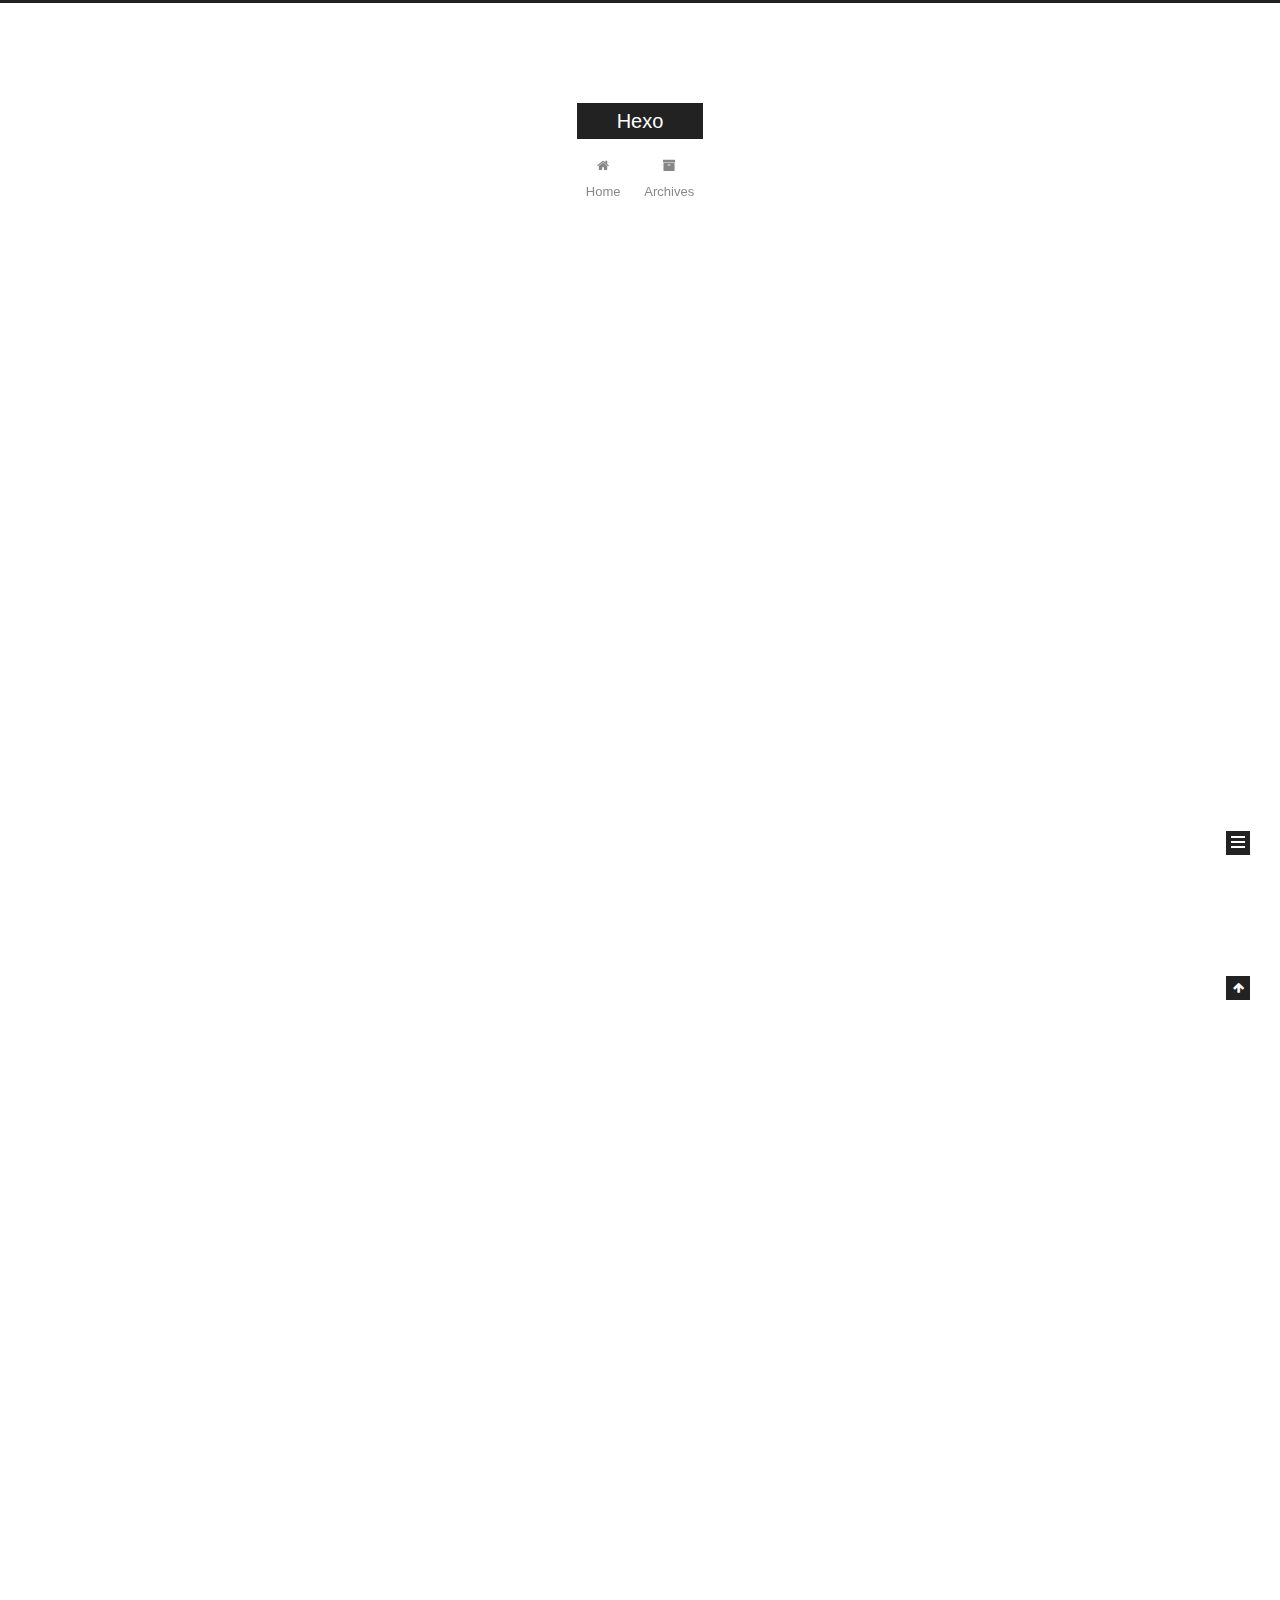
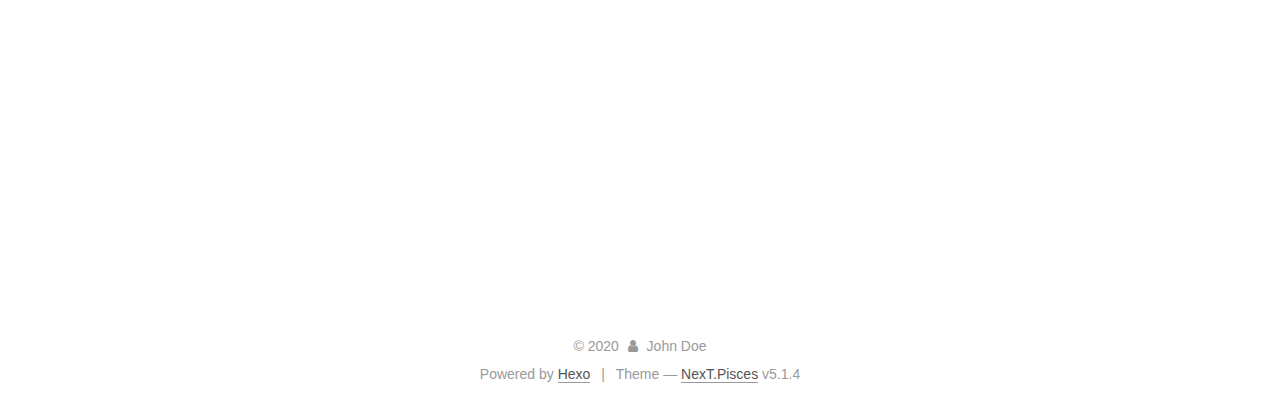
==== commit 01447ed6: "Site updated: 2020-06-09 17:05:27" ====
--- a/index.html
+++ b/index.html
@@ -5,7 +5,7 @@
   
 
 
-<html class="theme-next muse use-motion" lang="en">
+<html class="theme-next pisces use-motion" lang="en">
 <head>
   <meta charset="UTF-8"/>
 <meta http-equiv="X-UA-Compatible" content="IE=edge" />
@@ -93,7 +93,7 @@
   var NexT = window.NexT || {};
   var CONFIG = {
     root: '/',
-    scheme: 'Muse',
+    scheme: 'Pisces',
     version: '5.1.4',
     sidebar: {"position":"left","display":"post","offset":12,"b2t":false,"scrollpercent":false,"onmobile":false},
     fancybox: true,
@@ -810,7 +810,7 @@
 
 
 
-  <div class="theme-info">Theme &mdash; <a class="theme-link" target="_blank" href="https://github.com/iissnan/hexo-theme-next">NexT.Muse</a> v5.1.4</div>
+  <div class="theme-info">Theme &mdash; <a class="theme-link" target="_blank" href="https://github.com/iissnan/hexo-theme-next">NexT.Pisces</a> v5.1.4</div>
 
 
 
@@ -910,6 +910,13 @@
   
   
 
+
+  <script type="text/javascript" src="/js/src/affix.js?v=5.1.4"></script>
+
+  <script type="text/javascript" src="/js/src/schemes/pisces.js?v=5.1.4"></script>
+
+
+
   
 
   
